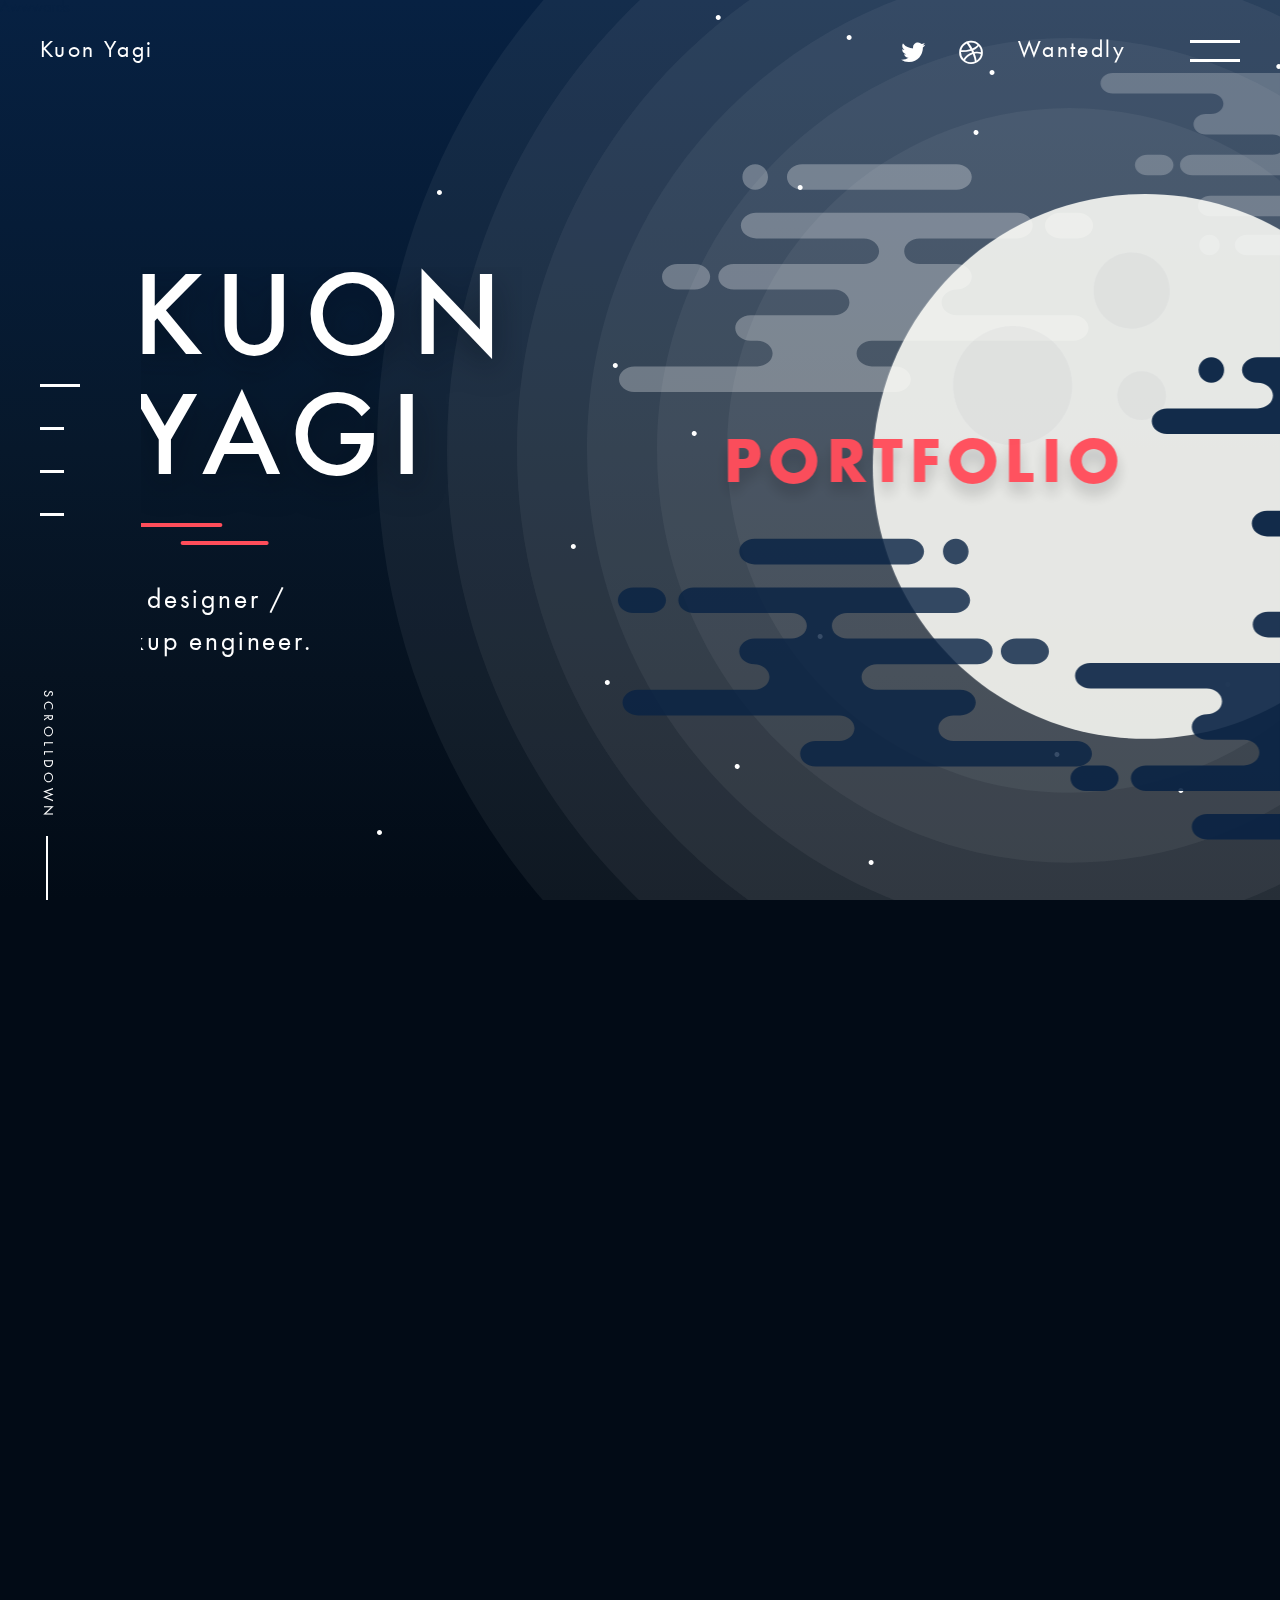
==== kuon.space/index.html @ 0c6532a9 "c" ====
<!DOCTYPE html>
<html lang="ja">
  
<!-- Mirrored from kuon.space/ by HTTrack Website Copier/3.x [XR&CO'2014], Thu, 17 Sep 2020 17:42:33 GMT -->
<!-- Added by HTTrack --><meta http-equiv="content-type" content="text/html;charset=UTF-8" /><!-- /Added by HTTrack -->
<head>
    <meta charset="UTF-8">
    <meta name="viewport" content="width=device-width, initial-scale=1.0">
    <meta http-equiv="X-UA-Compatible" content="ie=edge">
    <meta property="og:type" content="website">
    <meta property="og:description" content="KUON YAGI PORTFOLIO / Web designer / Markup engineer">
    <meta property="og:image" content="assets/img/ogp.png">
    <meta name="twitter:card" content="summary_large_image">
    <meta name="twitter:site" content="@goldi69s">
    <meta property="og:site_name" content="KUON YAGI PORTFOLIO">
    <meta property="og:locale" content="ja_JP">
    <link rel="stylesheet" href="assets/css/jquery.fullPage.css">
    <link rel="stylesheet" href="assets/css/common.css">
    <link rel="stylesheet" href="../use.fontawesome.com/releases/v5.0.6/css/all.css">
    <link rel="stylesheet" href="https://fonts.googleapis.com/css?family=Abril+Fatface">
    <link rel="shortcut icon" href="favicon.ico">
    <link rel="apple-touch-icon" href="apple-touch-icon.png">
    <link rel="stylesheet" href="awwwards.css">
    <meta property="og:url" content="kuon.space">
    <meta property="og:title" content="KUON YAGI PORTFOLIO">
    <title>KUON YAGI PORTFOLIO</title><!-- Global site tag (gtag.js) - Google Analytics -->
    <script async src="https://www.googletagmanager.com/gtag/js?id=UA-115155070-1"></script>
    <script>window.dataLayer = window.dataLayer || [];function gtag(){dataLayer.push(arguments);}gtag('js', new Date());gtag('config', 'UA-115155070-1');</script>
  </head>
  <body>
    <header><a class="name" href="index.html">Kuon Yagi</a>
      <div class="wrap">
        <div class="icons"><a href="https://twitter.com/Goldi69s" target="_blank"><i class="fab fa-twitter"></i></a><a href="https://dribbble.com/kuon_yagi" target="_blank"><i class="fab fa-dribbble"></i></a><a href="https://www.wantedly.com/users/48483598" target="_blank">Wantedly</a></div>
        <div class="menuIcon js-menuBtn"></div>
      </div>
      <nav class="global-nav">
        <ul class="global-nav__list">
          <li><a href="index.html">HOME</a></li>
          <li><a href="reile.html">WORKS</a></li>
          <li><a href="about.html">ABOUT ME</a></li>
          <li><a class="js-contact" href="index.html#contact">CONTACT</a></li>
          <li class="global-nav__sns"><a href="https://twitter.com/Goldi69s" target="_blank"><i class="fab fa-twitter"></i></a><a href="https://dribbble.com/kuon_yagi" target="_blank"><i class="fab fa-dribbble"></i></a></li>
        </ul>
      </nav>
      <div class="curtain"></div>
      <div class="loader"></div>
    </header>
    <main id="barba-wrapper">
      <div class="barba-container" data-namespace="top">
        <div class="fullpage" id="js-fullpage">
          <div class="section">
            <div class="honorable white right" id="awwwards"><a href="http://www.awwwards.com/" target="_blank">Awwwards</a></div>
            <div class="fullpage__slide">
              <div class="title title--top">
                <h1 class="title__text js-letter">KUON<br>YAGI</h1>
                <div class="border js-letter"><span></span><span class="js-letter"></span></div>
                <p class="title__lead js-letter">web designer /<br>markup engineer.</p>
              </div>
              <div class="moon">
                <div class="moon__img js-parallax-moon">
                  <div class="moon__front layer" data-depth="0.2">
                    <div class="moon__text-wrap">
                      <p class="moon__text js-moon" data-depth="0.5">PORTFOLIO</p>
                    </div>
                  </div>
                  <div class="moon__front layer" data-depth="0.8">
                    <div class="cloud cloud--front1 js-moon"><img src="assets/img/cloud1.svg" alt="cloud"></div>
                  </div>
                  <div class="moon__back layer" data-depth="0.4">
                    <div class="cloud cloud--back2 js-moon"><img src="assets/img/b_cloud02.svg" alt="cloud"></div>
                  </div>
                  <div class="moon__front layer" data-depth="0.6">
                    <div class="cloud cloud--front2 js-moon"><img src="assets/img/cloud2.svg" alt="cloud"></div>
                  </div>
                  <div class="moon__back layer" data-depth="0.5"><img class="js-moon" src="assets/img/moon.svg" alt="moon"></div>
                  <div class="moon__front layer" data-depth="0.7">
                    <div class="cloud cloud--front3 js-moon"><img src="assets/img/cloud3.svg" alt="cloud"></div>
                  </div>
                  <div class="moon__back layer" data-depth="0.3">
                    <div class="cloud cloud--back1 js-moon"><img src="assets/img/b_cloud01.svg" alt="cloud"></div>
                  </div>
                </div>
              </div>
            </div>
          </div>
          <div class="section">
            <div class="fullpage__slide">
              <div class="title">
                <h2 class="title__text js-letter">Hair Space<br>REILE</h2>
                <div class="border js-letter"><span></span><span class="js-letter"></span></div>
                <p class="title__lead js-letter">website</p>
                <div class="btn-wrap js-letter"><a class="btn" href="reile.html">Show me more</a></div>
              </div><a class="image image--works" href="reile.html">
                <div class="image__over">
                  <div class="image__cover"></div>
                  <div class="image__cover"></div>
                </div>
                <div class="page-num">
                  <p>01</p>
                </div></a>
            </div>
          </div>
          <div class="section">
            <div class="fullpage__slide">
              <div class="title">
                <h2 class="title__text js-letter">About Me</h2>
                <div class="border js-letter"><span></span><span class="js-letter"></span></div>
                <p class="title__lead js-letter">I love Design, Technology,<br>and Story.</p>
                <div class="btn-wrap js-letter"><a class="btn" href="about.html">Show me more</a></div>
              </div><a class="image image--about" href="about.html">
                <div class="image__over">
                  <div class="image__cover"></div>
                  <div class="image__cover"></div>
                </div>
                <div class="page-num">
                  <p>02</p>
                </div></a>
            </div>
          </div>
          <div class="section">
            <div class="fullpage__slide">
              <div class="title">
                <h2 class="title__text js-letter">Get In Touch</h2>
                <div class="border js-letter"><span></span><span class="js-letter"></span></div>
                <ul>
                  <li class="js-letter"><a href="mailto:kuon609@gmail.com">kuon609@gmail.com</a></li>
                  <li class="js-letter"><a href="https://www.wantedly.com/users/48483598" target="_blank">Wantedly</a></li>
                  <li class="js-letter"><a href="https://twitter.com/Goldi69s" target="_blank"><i class="fab fa-twitter"></i></a><a href="https://dribbble.com/kuon_yagi" target="_blank"><i class="fab fa-dribbble"></i></a></li>
                </ul>
              </div>
              <div class="image image--contact">
                <div class="image__over">
                  <div class="image__cover"></div>
                  <div class="image__cover"></div>
                </div>
                <div class="page-num">
                  <p>03</p>
                </div>
              </div>
            </div>
          </div>
        </div>
        <p class="scrollDown">SCROLLDOWN</p>
        <div class="moon-background">
          <div class="moonlight">
            <div class="moonlight__wrap js-parallax-moonlight">
              <div class="layer moonlight__img" data-depth="0.2"></div>
            </div>
          </div>
        </div>
        <div class="star js-parallax-star">
          <div class="layer" data-depth="0.1">
            <div class="star__img"><img src="assets/img/star.svg"></div>
          </div>
        </div>
        <div class="sky-color"></div>
      </div>
    </main>
    <script src="../ajax.googleapis.com/ajax/libs/jquery/3.3.1/jquery.min.js"></script>
    <script src="assets/js/jquery.fullPage.js"></script>
    <script src="../cdnjs.cloudflare.com/ajax/libs/animejs/2.2.0/anime.min.js"></script>
    <script src="assets/js/parallax.js"></script>
    <script src="../cdnjs.cloudflare.com/ajax/libs/barba.js/1.0.0/barba.min.js"></script>
    <script src="assets/js/common.min.js"></script>
  </body>

<!-- Mirrored from kuon.space/ by HTTrack Website Copier/3.x [XR&CO'2014], Thu, 17 Sep 2020 17:42:41 GMT -->
</html>
---- kuon.space/assets/css/common.css ----
@charset "UTF-8";a,abbr,acronym,address,applet,article,aside,audio,b,big,blockquote,body,canvas,caption,center,cite,code,dd,del,details,dfn,div,dl,dt,em,embed,fieldset,figcaption,figure,footer,form,h1,h2,h3,h4,h5,h6,header,hgroup,html,i,iframe,img,ins,kbd,label,legend,li,mark,menu,nav,object,ol,output,p,pre,q,ruby,s,samp,section,small,span,strike,strong,sub,summary,sup,table,tbody,td,tfoot,th,thead,time,tr,tt,u,ul,var,video{margin:0;padding:0;border:0;font-size:100%;font:inherit;vertical-align:baseline}article,aside,details,figcaption,figure,footer,header,hgroup,menu,nav,section{display:block}body{line-height:1}ol,ul{list-style:none}blockquote,q{quotes:none}blockquote:after,blockquote:before,q:after,q:before{content:'';content:none}table{border-collapse:collapse;border-spacing:0}@font-face{font-family:"futura_m";src:url(../font/Futura-Med.eot) format("eot"), url(../font/Futura-Med.woff) format("woff")}@font-face{font-family:"futura_r";src:url(../font/Futura-Boo.eot) format("eot"), url(../font/Futura-Boo.woff) format("woff")}@font-face{font-family:"futura_b";src:url(../font/Futura-Bol.eot) format("eot"), url(../font/Futura-Bol.woff) format("woff")}@font-face{font-family:"futura_de";src:url(../font/Futura-Dem.eot) format("eot"), url(../font/Futura-Dem.woff) format("woff")}html{font-size:62.5%;-webkit-box-sizing:border-box;box-sizing:border-box;overflow-x:hidden}@media screen and (max-width:420px){html{font-size:3.125vw}}*,:after,:before{-webkit-box-sizing:border-box;box-sizing:border-box}body{font-family:'futura_r','Helvetica Neue','Helvetica','Arial','Avenir','Hiragino Sans',游ゴシック体, 'Yu Gothic', YuGothic,'ヒラギノ角ゴシック','メイリオ', Meiryo,'ＭＳ Ｐゴシック','MS PGothic', sans-serif;font-size:1.6rem;-webkit-text-size-adjust:100%;-moz-text-size-adjust:100%;-ms-text-size-adjust:100%;text-size-adjust:100%;color:#828c96;overflow-x:hidden}@media screen and (max-width:420px){body{font-size:1.2rem}}textarea{font-family:'futura_r','Helvetica Neue','Helvetica','Arial','Avenir','Hiragino Sans',游ゴシック体, 'Yu Gothic', YuGothic,'ヒラギノ角ゴシック','メイリオ', Meiryo,'ＭＳ Ｐゴシック','MS PGothic', sans-serif}h1,h2,h3,h4,h5,h6{line-height:1.2}p{line-height:2;word-wrap:break-word;white-space:normal}dd,dt,li,pre,td,th{line-height:1.5}li{list-style-type:none}table{table-layout:fixed;border-collapse:separate;border-spacing:0;empty-cells:show;font:100%;font-size:inherit;word-wrap:break-word;word-break:break-all}a{color:#072142;text-decoration:none}a:hover{text-decoration:none}.clearfix:after{content:"";display:block;clear:both}.clearfix{overflow:hidden;zoom:1}img{max-width:100%;height:auto;vertical-align:middle;width:100%}.title{color:#fff;position:absolute;overflow:hidden;top:50%;-webkit-transform:translate3d(0, -50%, 0);transform:translate3d(0, -50%, 0);z-index:200;margin-left:11%}@media screen and (max-width:800px){.title{margin-left:40px}}@media screen and (max-width:420px){.title{width:87.5%;margin:0 6.25%;top:auto;-webkit-transform:translate3d(0, 0, 0);transform:translate3d(0, 0, 0);bottom:8rem}}@media screen and (max-width:420px){.title--top{margin:0 13%}}.title__text{font-size:12rem;line-height:1;letter-spacing:0.1em;margin-bottom:1.6rem;font-family:"futura_m";font-weight:normal;text-shadow:0 10px 30px rgba(2, 11, 22, 0.5)}@media screen and (max-width:800px){.title__text{font-size:7.6rem}}@media screen and (max-width:420px){.title__text{font-size:3.8rem;margin-bottom:0.8rem;text-shadow:0 3px 10px rgba(2, 11, 22, 0.5)}}@media screen and (max-width:420px){.title__text--top{font-size:5.4rem;text-shadow:0 10px 30px rgba(2, 11, 22, 0.5);margin-bottom:0.1rem}}.title .border{display:inline-block;margin-bottom:3.2rem}@media screen and (max-width:420px){.title .border{margin-bottom:0.8rem}}.title .border span{display:block;width:88px;height:4px;border-radius:5px;background:#ff4d5a}.title .border span:first-child{margin-bottom:1.4rem}@media screen and (max-width:420px){.title .border span:first-child{margin-bottom:0.7rem}}@media screen and (max-width:800px){.title .border span{width:70px}}@media screen and (max-width:420px){.title .border span{width:44px;height:2px}}.title .border span:last-child{margin-left:54px}@media screen and (max-width:800px){.title .border span:last-child{margin-left:43px}}@media screen and (max-width:420px){.title .border span:last-child{margin-left:27px}}.title__lead{color:#fff;font-size:2.8rem;line-height:1.5;letter-spacing:0.1em}@media screen and (max-width:800px){.title__lead{font-size:2.4rem;line-height:1.4}}@media screen and (max-width:420px){.title__lead{font-size:1.2rem}}.title li{margin-bottom:1.6rem}@media screen and (max-width:420px){.title li{margin-bottom:0.8rem;line-height:1.1}}.title li:last-child{margin-bottom:0}.title li:last-child a{margin-right:3.2rem}@media screen and (max-width:420px){.title li:last-child a{margin-right:1.6rem}}.title li:last-child a:last-child{margin-right:0}.title li a{color:#fff;font-size:2.8rem;line-height:1.5;letter-spacing:0.1em;-webkit-transition:0.3s;-o-transition:0.3s;transition:0.3s}@media screen and (max-width:800px){.title li a{font-size:2.4rem;line-height:1.4}}@media screen and (max-width:420px){.title li a{font-size:1.2rem}}.title li a:hover{opacity:0.5}.btn{display:inline-block;font-size:1.8rem;color:#fff;background:#ff4d5a;line-height:1;font-weight:bold;padding:18px 32px;border-radius:50px;-webkit-transition:.3s;-o-transition:.3s;transition:.3s;letter-spacing:0.1em}@media screen and (max-width:800px){.btn{font-size:1.8rem;padding:13px 24px}}@media screen and (max-width:420px){.btn{font-size:1.2rem}}.btn:hover{-webkit-transform:translate3d(0, -5%, 0);transform:translate3d(0, -5%, 0);opacity:1}.btn-wrap{margin-top:3.2rem}@media screen and (max-width:800px){.btn-wrap{margin-top:1.6rem}}@media screen and (max-width:420px){.btn-wrap{text-align:center;margin-top:0.8rem}}.scrollDown{position:fixed;font-size:1.4rem;bottom:80px;left:40px;line-height:1;letter-spacing:0.3em;-webkit-writing-mode:vertical-rl;-ms-writing-mode:tb-rl;writing-mode:vertical-rl;color:#fff;z-index:100}.scrollDown:after{content:"";width:2px;height:64px;background:#fff;position:absolute;left:0;right:0;margin:auto;bottom:-80px}@media screen and (max-width:420px){.scrollDown:after{height:32px;bottom:-40px}}@media screen and (max-width:420px){.scrollDown{left:auto;right:6.25%;font-size:1rem;bottom:40px}}.content{max-width:1200px;width:100%;margin:auto}.content--mlarge{margin-top:14.4rem}@media screen and (max-width:800px){.content--mlarge{margin-top:7.2rem}}@media screen and (max-width:420px){.content--mlarge{margin-top:4rem}}@media screen and (max-width:1250px){.content{padding:0 10%}}.heading{font-size:4rem;color:#072142;letter-spacing:0.2em;font-family:"futura_m";margin-right:3.2rem;padding-top:1.2rem}.heading--top{padding-top:0}@media screen and (max-width:420px){.heading--left{margin-left:auto}}@media screen and (max-width:800px){.heading{padding-top:0;margin-right:0}}@media screen and (max-width:420px){.heading{font-size:2.4rem;padding-top:0.2rem}}.heading-num{font-size:4rem;color:#ff4d5a;position:relative;padding-left:6.2rem;padding-right:3.2rem;font-family:"Abril Fatface";line-height:1.1}.heading-num:after{content:"";width:4.8rem;height:2px;background:#020b16;position:absolute;top:0;bottom:0;left:0;margin:auto}@media screen and (max-width:420px){.heading-num:after{width:2.4rem}}@media screen and (max-width:420px){.heading-num{padding-left:3.2rem;font-size:2.4rem}}.sub-title{font-size:3.2rem;margin-bottom:1.6rem;color:#072142;text-align:center;letter-spacing:0.2em;line-height:1.2;font-family:"futura_de";word-break:break-all}@media screen and (max-width:420px){.sub-title{font-size:1.6rem;margin-bottom:0.8rem}}.small-title{font-size:2.4rem;color:#072142;letter-spacing:0.2em;line-height:1.2;font-family:"futura_de"}@media screen and (max-width:420px){.small-title{font-size:2.1rem}}@media screen and (max-width:420px){.small-title--skill{font-size:1.2rem}}.wrapper{margin-bottom:20rem;position:relative;z-index:200}@media screen and (max-width:420px){.wrapper{margin-bottom:12rem}}.back-arrow{position:fixed;top:120px;left:40px;display:block;width:64px;-webkit-transition:.5s;-o-transition:.5s;transition:.5s;overflow:hidden;color:#fff;z-index:300}@media screen and (max-width:420px){.back-arrow{width:32px;top:60px;left:6.25%}}.back-arrow:hover{-webkit-transform:translate3d(-15%, 0, 0);transform:translate3d(-15%, 0, 0)}.back-arrow g{stroke:currentColor}.back-arrow.js-color{color:#020b16}.page-top{width:100%;height:100vh;position:relative;color:#fff;background:#020b16}@media screen and (max-width:420px){.page-top{display:block}}.page-top__inner{width:100%;height:100%;display:-webkit-box;display:-ms-flexbox;display:flex;-webkit-box-align:center;-ms-flex-align:center;align-items:center}@media screen and (max-width:420px){.page-top__inner{display:block;max-height:761px;position:relative}}.page-top .image{position:relative;width:60.677%;height:100vh;margin:0 0 0 auto;-webkit-box-shadow:none;box-shadow:none}@media screen and (max-width:420px){.page-top .image{width:100%;height:65.492%;top:auto}}.page-top .image__reile{background:url(../img/reile.jpg) no-repeat center;background-size:cover}.page-top .image__about{background:url(../img/about.jpg) no-repeat center;background-size:cover}.text{position:relative;display:-webkit-box;display:-ms-flexbox;display:flex;-webkit-box-align:center;-ms-flex-align:center;align-items:center;padding-left:138px;margin-top:14.4rem}@media screen and (max-width:800px){.text{-webkit-box-align:start;-ms-flex-align:start;align-items:flex-start;padding-left:0}}@media screen and (max-width:420px){.text{margin-top:7.2rem}}.text--top{-webkit-box-align:start;-ms-flex-align:start;align-items:flex-start}.text .heading-num{position:absolute;left:0}.text__wrap{display:-webkit-box;display:-ms-flexbox;display:flex;-webkit-box-pack:justify;-ms-flex-pack:justify;justify-content:space-between;-webkit-box-align:center;-ms-flex-align:center;align-items:center;padding-right:10%;-webkit-box-sizing:content-box;box-sizing:content-box;max-width:1200px;width:100%;margin:auto}.text__wrap--top{-webkit-box-align:start;-ms-flex-align:start;align-items:flex-start}@media screen and (max-width:800px){.text__wrap--top{-webkit-box-align:center;-ms-flex-align:center;align-items:center}}@media screen and (max-width:800px){.text__wrap{-webkit-box-orient:vertical;-webkit-box-direction:normal;-ms-flex-direction:column;flex-direction:column;padding-left:10%}}.text__works{width:65.5%}@media screen and (max-width:800px){.text__works{width:100%;margin-top:7.2rem}}@media screen and (max-width:420px){.text__works{margin-top:4rem}}.container{margin-top:20rem}@media screen and (max-width:420px){.container{margin-top:12rem}}.curtain{position:fixed;top:0;left:0;width:100%;height:100vh;background:#020b16;z-index:99999;-webkit-transform:translate3d(0, 100%, 0);transform:translate3d(0, 100%, 0)}.loader{position:fixed;width:100%;height:100%;background:#020b16;top:0;left:0}.loader.js-hidden{display:none}header{position:fixed;top:0;left:0;width:100%;padding:40px 40px 0;color:#fff;display:-webkit-box;display:-ms-flexbox;display:flex;-webkit-box-pack:justify;-ms-flex-pack:justify;justify-content:space-between;z-index:1000}@media screen and (max-width:420px){header{padding:20px 6.25%}}header.js-color a{color:#020b16}header.js-color .menuIcon:after,header.js-color .menuIcon:before{background:#020b16}header a{color:#fff;-webkit-transition:0.3s;-o-transition:0.3s;transition:0.3s}header a:hover{opacity:0.5}header .name{font-size:2.4rem;letter-spacing:0.1em;position:relative;z-index:1000}@media screen and (max-width:420px){header .name{font-size:1.6rem}}header .wrap{display:-webkit-box;display:-ms-flexbox;display:flex;position:relative}header .icons{display:-webkit-box;display:-ms-flexbox;display:flex;margin-right:6.4rem}@media screen and (max-width:420px){header .icons{display:none}}header .icons a{display:block;margin-right:3.2rem;font-size:2.4rem;letter-spacing:0.1em}header .icons a:last-child{margin-right:0}header .menuIcon{position:relative;width:50px;height:22px;cursor:pointer}@media screen and (max-width:420px){header .menuIcon{width:25px;height:15px}}header .menuIcon:after,header .menuIcon:before{content:"";width:100%;height:3px;background:#fff;position:absolute;right:0;-webkit-transition:0.4s cubic-bezier(0.785, 0.135, 0.15, 0.86);-o-transition:0.4s cubic-bezier(0.785, 0.135, 0.15, 0.86);transition:0.4s cubic-bezier(0.785, 0.135, 0.15, 0.86)}header .menuIcon:after{top:0}header .menuIcon:before{bottom:0}header .menuIcon.js-menuOpen:after{top:50%;-webkit-transform:rotate(45deg) translate3d(0, -50%, 0);transform:rotate(45deg) translate3d(0, -50%, 0)}header .menuIcon.js-menuOpen:before{bottom:50%;-webkit-transform:rotate(-45deg) translate3d(0, 50%, 0);transform:rotate(-45deg) translate3d(0, 50%, 0)}header .global-nav{background-image:-webkit-gradient(linear, left top, right top, from(#072142), color-stop(42%, #8c2b7a), to(#ff4d5a));background-image:-webkit-linear-gradient(left, #072142, #8c2b7a 42%, #ff4d5a);background-image:-o-linear-gradient(left, #072142, #8c2b7a 42%, #ff4d5a);background-image:linear-gradient(to right, #072142, #8c2b7a 42%, #ff4d5a);width:100%;height:100vh;position:fixed;top:0;left:0;display:-webkit-box;display:-ms-flexbox;display:flex;-webkit-box-pack:center;-ms-flex-pack:center;justify-content:center;-webkit-box-align:center;-ms-flex-align:center;align-items:center;-webkit-transition:0.4s cubic-bezier(0.785, 0.135, 0.15, 0.86);-o-transition:0.4s cubic-bezier(0.785, 0.135, 0.15, 0.86);transition:0.4s cubic-bezier(0.785, 0.135, 0.15, 0.86);-webkit-transform:translate3d(0, -100%, 0);transform:translate3d(0, -100%, 0);z-index:-100}header .global-nav.js-open{-webkit-transform:translate3d(0, 0, 0);transform:translate3d(0, 0, 0)}header .global-nav.js-open a{-webkit-transform:translate3d(0, 0, 0);transform:translate3d(0, 0, 0)}header .global-nav__list{text-align:center}header .global-nav__list li{margin-top:7.2rem;position:relative;padding:0 153px;overflow:hidden}header .global-nav__list li:first-child{margin-top:0}@media screen and (max-width:420px){header .global-nav__list li{padding:0;margin-top:3.2rem}}header .global-nav__list a{display:inline-block;color:#fff;font-size:12rem;line-height:1;letter-spacing:0.1em;font-family:"futura_m";font-weight:normal;text-shadow:0 10px 30px rgba(2, 11, 22, 0.2);-webkit-transform:translate3d(0, 100%, 0);transform:translate3d(0, 100%, 0);-webkit-transition:0.4s cubic-bezier(0.785, 0.135, 0.15, 0.86) 0.3s;-o-transition:0.4s cubic-bezier(0.785, 0.135, 0.15, 0.86) 0.3s;transition:0.4s cubic-bezier(0.785, 0.135, 0.15, 0.86) 0.3s}@media screen and (max-width:800px){header .global-nav__list a{font-size:7.6rem}}@media screen and (max-width:420px){header .global-nav__list a{font-size:3.8rem;text-shadow:0 3px 20px rgba(2, 11, 22, 0.2)}}header .global-nav__list a:after{content:"";width:0;height:10px;background:#fff;position:absolute;left:0;top:40%;-webkit-box-shadow:0 10px 30px rgba(2, 11, 22, 0.2);box-shadow:0 10px 30px rgba(2, 11, 22, 0.2);-webkit-transition:0.3s cubic-bezier(0.77, 0, 0.175, 1);-o-transition:0.3s cubic-bezier(0.77, 0, 0.175, 1);transition:0.3s cubic-bezier(0.77, 0, 0.175, 1)}@media screen and (max-width:800px){header .global-nav__list a:after{display:none}}header .global-nav__list a:hover{opacity:1}header .global-nav__list a:hover:after{width:100%}header .global-nav__sns{display:none}@media screen and (max-width:420px){header .global-nav__sns{display:block}}header .global-nav__sns a{font-size:1.8rem;margin-right:2.4rem;-webkit-transform:translate3d(0, 150%, 0);transform:translate3d(0, 150%, 0)}header .global-nav__sns a:last-child{margin-right:0}.background{width:100%;height:100vh;overflow:hidden}.sky-color{position:fixed;width:100%;height:100vh;top:0;left:0;background-image:-webkit-gradient(linear, left top, left bottom, from(#072142), color-stop(#061c37), color-stop(#07182b), color-stop(#061220), to(#020b16));background-image:-webkit-linear-gradient(top, #072142, #061c37, #07182b, #061220, #020b16);background-image:-o-linear-gradient(top, #072142, #061c37, #07182b, #061220, #020b16);background-image:linear-gradient(to bottom, #072142, #061c37, #07182b, #061220, #020b16);z-index:-200}.fullpage__slide{width:100%;height:100vh;display:-webkit-box;display:-ms-flexbox;display:flex;-webkit-box-align:center;-ms-flex-align:center;align-items:center;position:relative;color:#fff}@media screen and (max-width:420px){.fullpage__slide{display:block;height:100%;position:absolute;top:0;left:0;max-height:761px}}@media screen and (max-width:420px){.fp-section-1 .fullpage__slide{height:100%;position:absolute;top:0;left:0;bottom:0;margin:auto;max-height:667px}}#fp-nav{margin:0;-webkit-transform:translate3d(0, -50%, 0);transform:translate3d(0, -50%, 0);width:40px;left:40px;overflow:hidden}@media screen and (max-width:1250px){#fp-nav{width:auto;top:auto;left:50%;bottom:32px;-webkit-transform:translate3d(-50%, 0, 0);transform:translate3d(-50%, 0, 0)}}@media screen and (max-width:420px){#fp-nav{bottom:20px}}@media screen and (max-width:1250px){#fp-nav ul{display:-webkit-box;display:-ms-flexbox;display:flex;-webkit-box-align:end;-ms-flex-align:end;align-items:flex-end}}#fp-nav ul li{height:3px;margin:0 0 40px}@media screen and (max-width:1250px){#fp-nav ul li{height:auto;margin:0 28px}}@media screen and (max-width:420px){#fp-nav ul li{margin:0 12px}}#fp-nav ul li a{width:24px;height:100%;background:#fff;-webkit-transition:.3s;-o-transition:.3s;transition:.3s}#fp-nav ul li a span{display:none}@media screen and (max-width:1250px){#fp-nav ul li a{width:3px;height:24px}}@media screen and (max-width:420px){#fp-nav ul li a{width:2px;height:16px}}#fp-nav ul li:last-child{margin-bottom:0}#fp-nav ul li .active{width:40px}@media screen and (max-width:1250px){#fp-nav ul li .active{width:3px;height:40px}}@media screen and (max-width:420px){#fp-nav ul li .active{width:2px;height:32px}}.moon{position:absolute;top:0;bottom:0;left:29.427%;margin:auto;height:1385px;width:1385px;display:-webkit-box;display:-ms-flexbox;display:flex;-webkit-box-align:center;-ms-flex-align:center;align-items:center;-webkit-box-pack:center;-ms-flex-pack:center;justify-content:center}@media screen and (max-width:800px){.moon{width:100vw;height:100vw;left:23%}}@media screen and (max-width:420px){.moon{width:165vw;height:165vw;left:50%;top:-10rem;bottom:auto;-webkit-transform:translate3d(-50%, 0, 0);transform:translate3d(-50%, 0, 0)}}.moon__back{z-index:-100}.moon__front{z-index:200}.moon__text{font-size:6.4rem;letter-spacing:0.1em;text-shadow:0 10px 15px rgba(2, 11, 22, 0.2);color:#ff4d5a;font-family:"futura_b"}@media screen and (max-width:800px){.moon__text{font-size:3.2rem}}@media screen and (max-width:420px){.moon__text{font-size:2.4rem;text-shadow:0 4px 6px rgba(2, 11, 22, 0.2)}}.moon__text-wrap{position:absolute;left:-15.5963%;top:50%;-webkit-transform:translate3d(0, -50%, 0);transform:translate3d(0, -50%, 0)}.moon__img{position:relative;width:39.350180505%;height:39.350180505%}.cloud{position:absolute}.cloud--front1{top:20.55045%;right:-49.357798%;width:88.44%}.cloud--front2{bottom:-18.53211%;right:-28.6238532%;width:87.155%}.cloud--front3{bottom:-5.137614678%;left:-49.357798%;width:87.155%}.cloud--back1{top:-22.38532%;right:-7.706422%;width:69.724%}.cloud--back2{top:-5.504587%;left:-38.715596%;width:87.155%}.image{display:block;position:relative;width:53.125%;height:74.81%;margin:0 8% 0 auto;-webkit-box-shadow:0 80px 140px -40px rgba(0, 0, 0, 0.6);box-shadow:0 80px 140px -40px rgba(0, 0, 0, 0.6)}@media screen and (max-width:800px){.image{margin-right:40px}}@media screen and (max-width:420px){.image{width:80%;height:55.633%;margin:0 10%;top:9.859%}}.image__over{width:100%;height:100%;overflow:hidden;position:relative}.image__cover{position:absolute;width:100%;height:100%;top:0;right:0;background:#ff4d5a;-webkit-transform:translate3d(100%, 0, 0);transform:translate3d(100%, 0, 0)}.image__cover:last-child{background:#072142}.image--works{background:url(../img/reile.jpg) no-repeat center;background-size:cover}.image--about{background:url(../img/about.jpg) no-repeat center;background-size:cover}.image--contact{background:url(../img/contact.jpg) no-repeat center;background-size:cover}.image .page-num{position:absolute;overflow-y:hidden;right:-7.5490%;bottom:12.3762%;font-size:15rem;color:#fff;font-family:"Abril Fatface";z-index:200}@media screen and (max-width:800px){.image .page-num{font-size:7.5rem;right:-5%}}@media screen and (max-width:420px){.image .page-num{display:none}}.image .page-num p{line-height:1.1;text-shadow:0 10px 30px rgba(2, 11, 22, 0.5)}@media screen and (max-width:420px){.image .page-num p{text-shadow:0 3px 10px rgba(2, 11, 22, 0.5)}}.moonlight{position:absolute;top:0;bottom:0;left:29.427%;margin:auto;height:1385px;width:1385px;z-index:-100}@media screen and (max-width:800px){.moonlight{width:100vw;height:100vw;left:23%}}@media screen and (max-width:420px){.moonlight{width:165vw;height:165vw;left:50%;top:-10rem;bottom:auto;-webkit-transform:translate3d(-50%, 0, 0);transform:translate3d(-50%, 0, 0)}}.moonlight__wrap{width:100%;height:100%}.moonlight__img{background:url(../img/moonlight.svg) no-repeat;background-size:100%}.moon-background{position:fixed;top:0;left:0;width:100%;height:100vh;z-index:-100}@media screen and (max-width:420px){.moon-background{height:100%;bottom:0;margin:auto;max-height:667px}}.star{width:1300px;height:100vh;position:fixed;top:0;left:29.427%;z-index:-100}@media screen and (max-width:800px){.star{width:100vw;left:23%}}@media screen and (max-width:420px){.star{left:0}}.star__img{width:100%;height:100%;display:-webkit-box;display:-ms-flexbox;display:flex;-webkit-box-align:center;-ms-flex-align:center;align-items:center}@media screen and (max-width:420px){.star__img{display:block}}@media screen and (max-width:420px){.star__img img{-webkit-transform:translate3d(0%, 39%, 0) scale(1.5);transform:translate3d(0%, 39%, 0) scale(1.5)}}.layer{width:100%;height:100%}.fp-tableCell{position:relative}.meta{padding-top:7.2rem;position:relative}.meta__back{width:100%;height:70rem;background:#f2f4f5;position:absolute;top:0;left:0;z-index:-100}@media screen and (max-width:800px){.meta__back{height:54rem}}@media screen and (max-width:420px){.meta__back{height:45rem}}.meta__text-wrap{padding:0 8.58333% 0}@media screen and (max-width:420px){.meta__text-wrap{padding:0 7.5% 0}}.meta__text{display:-webkit-box;display:-ms-flexbox;display:flex;margin-bottom:7.2rem}@media screen and (max-width:420px){.meta__text{-webkit-box-orient:vertical;-webkit-box-direction:normal;-ms-flex-direction:column;flex-direction:column}}.meta__text li{margin-right:6.4rem}@media screen and (max-width:420px){.meta__text li{margin-right:0;margin-bottom:1.6rem}}.meta__text li:last-child{margin-right:0}@media screen and (max-width:420px){.meta__text li:last-child{margin-bottom:0}}.meta__text .small-title{margin-bottom:0.8rem}@media screen and (max-width:420px){.meta__text .small-title{margin-bottom:0.4rem}}.big-image{width:100%;height:116rem;background:url(../img/Perspective.jpg) no-repeat center;background-size:cover;margin-top:14.4rem}@media screen and (max-width:420px){.big-image{margin-top:7.2rem;height:50rem}}.kamp{background:#f2f4f5;padding-top:20rem;margin-top:14.4rem}@media screen and (max-width:420px){.kamp{padding-top:7.2rem;margin-top:7.2rem}}.kamp ul{width:76.666%;margin:0 auto;display:-webkit-box;display:-ms-flexbox;display:flex;-webkit-box-pack:justify;-ms-flex-pack:justify;justify-content:space-between}.kamp li{width:47.5543%}.back-btn-wrap{text-align:center}.back-btn{display:inline-block;font-size:3.2rem;color:#020b16;letter-spacing:0.2em;position:relative;-webkit-transition:0.5s;-o-transition:0.5s;transition:0.5s;-webkit-transform:translate3d(44px, 0, 0);transform:translate3d(44px, 0, 0)}@media screen and (max-width:420px){.back-btn{font-size:1.6rem;-webkit-transform:translate3d(22px, 0, 0);transform:translate3d(22px, 0, 0)}}.back-btn:after{content:"";width:64px;height:2px;background:#020b16;position:absolute;top:0;bottom:0;left:-88px;margin:auto;-webkit-transition:0.5s;-o-transition:0.5s;transition:0.5s}@media screen and (max-width:420px){.back-btn:after{width:32px;left:-44px}}.back-btn:before{content:"";width:24px;height:1px;background:#020b16;position:absolute;top:0;bottom:0;left:-88px;margin:auto;-webkit-transition:0.5s;-o-transition:0.5s;transition:0.5s}@media screen and (max-width:800px){.back-btn:before{width:12px;left:-44px;-webkit-transform:rotate(-45deg) translate3d(4px, -4px, 0);transform:rotate(-45deg) translate3d(4px, -4px, 0);display:none}}.back-btn:hover{-webkit-transform:translate3d(0, 0, 0);transform:translate3d(0, 0, 0)}.back-btn:hover:after{width:80px;left:-112px}.back-btn:hover:before{left:-112px;-webkit-transform:rotate(-45deg) translate3d(2px, -8px, 0);transform:rotate(-45deg) translate3d(2px, -8px, 0)}.who__wrap{width:48.333%}@media screen and (max-width:800px){.who__wrap{width:100%;margin-top:7.2rem}}@media screen and (max-width:420px){.who__wrap{margin-top:4rem}}.who__name{color:#072142;margin-bottom:2.4rem}@media screen and (max-width:420px){.who__name{margin-bottom:1.6rem}}.who__jp{font-size:2.4rem;letter-spacing:0.3em;font-weight:bold;margin-bottom:0.4rem}@media screen and (max-width:420px){.who__jp{font-size:1.3rem}}.who__en{font-size:1.8rem;letter-spacing:0.2em;font-family:"futura_de";line-height:1.3}@media screen and (max-width:420px){.who__en{font-size:1rem}}.who__text{margin-bottom:6.4rem}@media screen and (max-width:420px){.who__text{margin-bottom:3.2rem}}.who__image{-webkit-box-shadow:0px 63px 154px -20px rgba(7, 33, 66, 0.5);box-shadow:0px 63px 154px -20px rgba(7, 33, 66, 0.5)}@media screen and (max-width:420px){.who__image{-webkit-box-shadow:0px 33px 84px -20px rgba(7, 33, 66, 0.5);box-shadow:0px 33px 84px -20px rgba(7, 33, 66, 0.5)}}.passion__list{display:-webkit-box;display:-ms-flexbox;display:flex;-ms-flex-wrap:wrap;flex-wrap:wrap;-webkit-box-pack:justify;-ms-flex-pack:justify;justify-content:space-between}@media screen and (max-width:800px){.passion__list{-webkit-box-orient:vertical;-webkit-box-direction:normal;-ms-flex-direction:column;flex-direction:column;-webkit-box-pack:start;-ms-flex-pack:start;justify-content:flex-start}}.passion__item{width:29.75%}@media screen and (max-width:800px){.passion__item{width:100%;margin-top:6.4rem}.passion__item:first-child{margin-top:0}}@media screen and (max-width:420px){.passion__item{margin-top:3.2rem}}.passion__image{width:42.016%;margin:0 auto 2.4rem}@media screen and (max-width:800px){.passion__image{width:24.429%}}@media screen and (max-width:420px){.passion__image{margin-bottom:1.6rem}}.skill-set__flex{display:-webkit-box;display:-ms-flexbox;display:flex;-ms-flex-wrap:wrap;flex-wrap:wrap;-webkit-box-pack:justify;-ms-flex-pack:justify;justify-content:space-between}@media screen and (max-width:800px){.skill-set__flex{-webkit-box-orient:vertical;-webkit-box-direction:normal;-ms-flex-direction:column;flex-direction:column;-webkit-box-pack:start;-ms-flex-pack:start;justify-content:flex-start}}.skill-set__list{width:47%}@media screen and (max-width:800px){.skill-set__list{width:100%}.skill-set__list:last-child{margin-top:7.2rem}}.skill-set__item{margin-top:6.4rem;display:-webkit-box;display:-ms-flexbox;display:flex;-webkit-box-pack:justify;-ms-flex-pack:justify;justify-content:space-between;-webkit-box-align:center;-ms-flex-align:center;align-items:center}.skill-set__item:first-child{margin-top:0}@media screen and (max-width:420px){.skill-set__item{margin-top:3.2rem}}.skill-set__icon{width:10.6382%;-ms-flex-item-align:center;align-self:center}.skill-set__detail{width:85.1063%}.skill-set__meta{margin-bottom:0.8rem;display:-webkit-box;display:-ms-flexbox;display:flex;-webkit-box-pack:justify;-ms-flex-pack:justify;justify-content:space-between}.skill-set__name{display:-webkit-box;display:-ms-flexbox;display:flex;-webkit-box-align:end;-ms-flex-align:end;align-items:flex-end}.skill-set__year{font-size:1.4rem;line-height:1.2;color:#c0c5ca;margin-left:0.8rem;letter-spacing:0.2em}@media screen and (max-width:420px){.skill-set__year{font-size:1rem}}.skill-set__ratio{font-size:1.6rem;line-height:1.2;color:#072142}@media screen and (max-width:420px){.skill-set__ratio{font-size:1rem}}.skill-set__high{color:#ff4d5a}.skill-set__bar{width:100%;height:1.4rem;background:#fff;position:relative;border-radius:10px;-webkit-box-shadow:0 5px 15px 0 rgba(7, 33, 66, 0.15);box-shadow:0 5px 15px 0 rgba(7, 33, 66, 0.15)}@media screen and (max-width:420px){.skill-set__bar{height:0.7rem}}.skill-set__bar:after{content:"";position:absolute;left:0;top:0;height:100%;border-radius:10px;width:10%}.skill-set__bar.p90:after{background-image:-webkit-gradient(linear, left top, right top, from(#072142), color-stop(42%, #8c2b7a), to(#ff4d5a));background-image:-webkit-linear-gradient(left, #072142, #8c2b7a 42%, #ff4d5a);background-image:-o-linear-gradient(left, #072142, #8c2b7a 42%, #ff4d5a);background-image:linear-gradient(to right, #072142, #8c2b7a 42%, #ff4d5a)}.skill-set__bar.p90.in:after{-webkit-animation:ratio90 1.5s forwards;animation:ratio90 1.5s forwards}.skill-set__bar.p80:after{background-image:-webkit-gradient(linear, left top, right top, from(#072142), color-stop(50%, #8c2b7a), to(#ff4d5a));background-image:-webkit-linear-gradient(left, #072142, #8c2b7a 50%, #ff4d5a);background-image:-o-linear-gradient(left, #072142, #8c2b7a 50%, #ff4d5a);background-image:linear-gradient(to right, #072142, #8c2b7a 50%, #ff4d5a)}.skill-set__bar.p80.in:after{-webkit-animation:ratio80 1.5s forwards;animation:ratio80 1.5s forwards}.skill-set__bar.p70:after{background-image:-webkit-gradient(linear, left top, right top, from(#072142), color-stop(65%, #8c2b7a), to(#ff4d5a));background-image:-webkit-linear-gradient(left, #072142, #8c2b7a 65%, #ff4d5a);background-image:-o-linear-gradient(left, #072142, #8c2b7a 65%, #ff4d5a);background-image:linear-gradient(to right, #072142, #8c2b7a 65%, #ff4d5a)}.skill-set__bar.p70.in:after{-webkit-animation:ratio70 1.5s forwards;animation:ratio70 1.5s forwards}.skill-set__bar.p60:after{background-image:-webkit-gradient(linear, left top, right top, from(#072142), color-stop(75%, #8c2b7a), to(#ff4d5a));background-image:-webkit-linear-gradient(left, #072142, #8c2b7a 75%, #ff4d5a);background-image:-o-linear-gradient(left, #072142, #8c2b7a 75%, #ff4d5a);background-image:linear-gradient(to right, #072142, #8c2b7a 75%, #ff4d5a)}.skill-set__bar.p60.in:after{-webkit-animation:ratio60 1.5s forwards;animation:ratio60 1.5s forwards}.skill-set__bar.p50:after{background-image:-webkit-gradient(linear, left top, right top, from(#072142), color-stop(65%, #8c2b7a));background-image:-webkit-linear-gradient(left, #072142, #8c2b7a 65%);background-image:-o-linear-gradient(left, #072142, #8c2b7a 65%);background-image:linear-gradient(to right, #072142, #8c2b7a 65%)}.skill-set__bar.p50.in:after{-webkit-animation:ratio50 1.5s forwards;animation:ratio50 1.5s forwards}.skill-set__bar.p40:after{background-image:-webkit-gradient(linear, left top, right top, from(#072142), color-stop(65%, #8c2b7a));background-image:-webkit-linear-gradient(left, #072142, #8c2b7a 65%);background-image:-o-linear-gradient(left, #072142, #8c2b7a 65%);background-image:linear-gradient(to right, #072142, #8c2b7a 65%)}.skill-set__bar.p40.in:after{-webkit-animation:ratio40 1.5s forwards;animation:ratio40 1.5s forwards}.footer{width:100%;padding:14.4rem 0;text-align:center;background-image:-webkit-linear-gradient(349deg, #072142, #8c2b7a 52%, #ff4d5a);background-image:-o-linear-gradient(349deg, #072142, #8c2b7a 52%, #ff4d5a);background-image:linear-gradient(101deg, #072142, #8c2b7a 52%, #ff4d5a);position:relative;z-index:100}@media screen and (max-width:420px){.footer{padding:7.2rem 0}}.footer a{display:block;font-size:2.8rem;line-height:1.3;color:#fff;letter-spacing:0.2em;-webkit-transition:.3s;-o-transition:.3s;transition:.3s}@media screen and (max-width:420px){.footer a{font-size:1.2rem}}.footer a:first-child{margin-bottom:2.4rem}@media screen and (max-width:420px){.footer a:first-child{margin-bottom:0.8rem}}.footer a:hover{opacity:0.5}@-webkit-keyframes ratio90{0%{width:10%}to{width:90%}}@keyframes ratio90{0%{width:10%}to{width:90%}}@-webkit-keyframes ratio80{0%{width:10%}to{width:80%}}@keyframes ratio80{0%{width:10%}to{width:80%}}@-webkit-keyframes ratio70{0%{width:10%}to{width:70%}}@keyframes ratio70{0%{width:10%}to{width:70%}}@-webkit-keyframes ratio60{0%{width:10%}to{width:60%}}@keyframes ratio60{0%{width:10%}to{width:60%}}@-webkit-keyframes ratio50{0%{width:10%}to{width:50%}}@keyframes ratio50{0%{width:10%}to{width:50%}}@-webkit-keyframes ratio40{0%{width:10%}to{width:40%}}@keyframes ratio40{0%{width:10%}to{width:40%}}
---- use.fontawesome.com/releases/v5.0.6/css/all.css ----
/*!
 * Font Awesome Free 5.0.6 by @fontawesome - http://fontawesome.com
 * License - http://fontawesome.com/license (Icons: CC BY 4.0, Fonts: SIL OFL 1.1, Code: MIT License)
 */
.fa,.fab,.fal,.far,.fas{-moz-osx-font-smoothing:grayscale;-webkit-font-smoothing:antialiased;display:inline-block;font-style:normal;font-variant:normal;text-rendering:auto;line-height:1}.fa-lg{font-size:1.33333em;line-height:.75em;vertical-align:-.0667em}.fa-xs{font-size:.75em}.fa-sm{font-size:.875em}.fa-1x{font-size:1em}.fa-2x{font-size:2em}.fa-3x{font-size:3em}.fa-4x{font-size:4em}.fa-5x{font-size:5em}.fa-6x{font-size:6em}.fa-7x{font-size:7em}.fa-8x{font-size:8em}.fa-9x{font-size:9em}.fa-10x{font-size:10em}.fa-fw{text-align:center;width:1.25em}.fa-ul{list-style-type:none;margin-left:2.5em;padding-left:0}.fa-ul>li{position:relative}.fa-li{left:-2em;position:absolute;text-align:center;width:2em;line-height:inherit}.fa-border{border:.08em solid #eee;border-radius:.1em;padding:.2em .25em .15em}.fa-pull-left{float:left}.fa-pull-right{float:right}.fa.fa-pull-left,.fab.fa-pull-left,.fal.fa-pull-left,.far.fa-pull-left,.fas.fa-pull-left{margin-right:.3em}.fa.fa-pull-right,.fab.fa-pull-right,.fal.fa-pull-right,.far.fa-pull-right,.fas.fa-pull-right{margin-left:.3em}.fa-spin{-webkit-animation:a 2s infinite linear;animation:a 2s infinite linear}.fa-pulse{-webkit-animation:a 1s infinite steps(8);animation:a 1s infinite steps(8)}@-webkit-keyframes a{0%{-webkit-transform:rotate(0deg);transform:rotate(0deg)}to{-webkit-transform:rotate(1turn);transform:rotate(1turn)}}@keyframes a{0%{-webkit-transform:rotate(0deg);transform:rotate(0deg)}to{-webkit-transform:rotate(1turn);transform:rotate(1turn)}}.fa-rotate-90{-ms-filter:"progid:DXImageTransform.Microsoft.BasicImage(rotation=1)";-webkit-transform:rotate(90deg);transform:rotate(90deg)}.fa-rotate-180{-ms-filter:"progid:DXImageTransform.Microsoft.BasicImage(rotation=2)";-webkit-transform:rotate(180deg);transform:rotate(180deg)}.fa-rotate-270{-ms-filter:"progid:DXImageTransform.Microsoft.BasicImage(rotation=3)";-webkit-transform:rotate(270deg);transform:rotate(270deg)}.fa-flip-horizontal{-ms-filter:"progid:DXImageTransform.Microsoft.BasicImage(rotation=0, mirror=1)";-webkit-transform:scaleX(-1);transform:scaleX(-1)}.fa-flip-vertical{-webkit-transform:scaleY(-1);transform:scaleY(-1)}.fa-flip-horizontal.fa-flip-vertical,.fa-flip-vertical{-ms-filter:"progid:DXImageTransform.Microsoft.BasicImage(rotation=2, mirror=1)"}.fa-flip-horizontal.fa-flip-vertical{-webkit-transform:scale(-1);transform:scale(-1)}:root .fa-flip-horizontal,:root .fa-flip-vertical,:root .fa-rotate-90,:root .fa-rotate-180,:root .fa-rotate-270{-webkit-filter:none;filter:none}.fa-stack{display:inline-block;height:2em;line-height:2em;position:relative;vertical-align:middle;width:2em}.fa-stack-1x,.fa-stack-2x{left:0;position:absolute;text-align:center;width:100%}.fa-stack-1x{line-height:inherit}.fa-stack-2x{font-size:2em}.fa-inverse{color:#fff}.fa-500px:before{content:"\f26e"}.fa-accessible-icon:before{content:"\f368"}.fa-accusoft:before{content:"\f369"}.fa-address-book:before{content:"\f2b9"}.fa-address-card:before{content:"\f2bb"}.fa-adjust:before{content:"\f042"}.fa-adn:before{content:"\f170"}.fa-adversal:before{content:"\f36a"}.fa-affiliatetheme:before{content:"\f36b"}.fa-algolia:before{content:"\f36c"}.fa-align-center:before{content:"\f037"}.fa-align-justify:before{content:"\f039"}.fa-align-left:before{content:"\f036"}.fa-align-right:before{content:"\f038"}.fa-amazon:before{content:"\f270"}.fa-amazon-pay:before{content:"\f42c"}.fa-ambulance:before{content:"\f0f9"}.fa-american-sign-language-interpreting:before{content:"\f2a3"}.fa-amilia:before{content:"\f36d"}.fa-anchor:before{content:"\f13d"}.fa-android:before{content:"\f17b"}.fa-angellist:before{content:"\f209"}.fa-angle-double-down:before{content:"\f103"}.fa-angle-double-left:before{content:"\f100"}.fa-angle-double-right:before{content:"\f101"}.fa-angle-double-up:before{content:"\f102"}.fa-angle-down:before{content:"\f107"}.fa-angle-left:before{content:"\f104"}.fa-angle-right:before{content:"\f105"}.fa-angle-up:before{content:"\f106"}.fa-angrycreative:before{content:"\f36e"}.fa-angular:before{content:"\f420"}.fa-app-store:before{content:"\f36f"}.fa-app-store-ios:before{content:"\f370"}.fa-apper:before{content:"\f371"}.fa-apple:before{content:"\f179"}.fa-apple-pay:before{content:"\f415"}.fa-archive:before{content:"\f187"}.fa-arrow-alt-circle-down:before{content:"\f358"}.fa-arrow-alt-circle-left:before{content:"\f359"}.fa-arrow-alt-circle-right:before{content:"\f35a"}.fa-arrow-alt-circle-up:before{content:"\f35b"}.fa-arrow-circle-down:before{content:"\f0ab"}.fa-arrow-circle-left:before{content:"\f0a8"}.fa-arrow-circle-right:before{content:"\f0a9"}.fa-arrow-circle-up:before{content:"\f0aa"}.fa-arrow-down:before{content:"\f063"}.fa-arrow-left:before{content:"\f060"}.fa-arrow-right:before{content:"\f061"}.fa-arrow-up:before{content:"\f062"}.fa-arrows-alt:before{content:"\f0b2"}.fa-arrows-alt-h:before{content:"\f337"}.fa-arrows-alt-v:before{content:"\f338"}.fa-assistive-listening-systems:before{content:"\f2a2"}.fa-asterisk:before{content:"\f069"}.fa-asymmetrik:before{content:"\f372"}.fa-at:before{content:"\f1fa"}.fa-audible:before{content:"\f373"}.fa-audio-description:before{content:"\f29e"}.fa-autoprefixer:before{content:"\f41c"}.fa-avianex:before{content:"\f374"}.fa-aviato:before{content:"\f421"}.fa-aws:before{content:"\f375"}.fa-backward:before{content:"\f04a"}.fa-balance-scale:before{content:"\f24e"}.fa-ban:before{content:"\f05e"}.fa-bandcamp:before{content:"\f2d5"}.fa-barcode:before{content:"\f02a"}.fa-bars:before{content:"\f0c9"}.fa-baseball-ball:before{content:"\f433"}.fa-basketball-ball:before{content:"\f434"}.fa-bath:before{content:"\f2cd"}.fa-battery-empty:before{content:"\f244"}.fa-battery-full:before{content:"\f240"}.fa-battery-half:before{content:"\f242"}.fa-battery-quarter:before{content:"\f243"}.fa-battery-three-quarters:before{content:"\f241"}.fa-bed:before{content:"\f236"}.fa-beer:before{content:"\f0fc"}.fa-behance:before{content:"\f1b4"}.fa-behance-square:before{content:"\f1b5"}.fa-bell:before{content:"\f0f3"}.fa-bell-slash:before{content:"\f1f6"}.fa-bicycle:before{content:"\f206"}.fa-bimobject:before{content:"\f378"}.fa-binoculars:before{content:"\f1e5"}.fa-birthday-cake:before{content:"\f1fd"}.fa-bitbucket:before{content:"\f171"}.fa-bitcoin:before{content:"\f379"}.fa-bity:before{content:"\f37a"}.fa-black-tie:before{content:"\f27e"}.fa-blackberry:before{content:"\f37b"}.fa-blind:before{content:"\f29d"}.fa-blogger:before{content:"\f37c"}.fa-blogger-b:before{content:"\f37d"}.fa-bluetooth:before{content:"\f293"}.fa-bluetooth-b:before{content:"\f294"}.fa-bold:before{content:"\f032"}.fa-bolt:before{content:"\f0e7"}.fa-bomb:before{content:"\f1e2"}.fa-book:before{content:"\f02d"}.fa-bookmark:before{content:"\f02e"}.fa-bowling-ball:before{content:"\f436"}.fa-braille:before{content:"\f2a1"}.fa-briefcase:before{content:"\f0b1"}.fa-btc:before{content:"\f15a"}.fa-bug:before{content:"\f188"}.fa-building:before{content:"\f1ad"}.fa-bullhorn:before{content:"\f0a1"}.fa-bullseye:before{content:"\f140"}.fa-buromobelexperte:before{content:"\f37f"}.fa-bus:before{content:"\f207"}.fa-buysellads:before{content:"\f20d"}.fa-calculator:before{content:"\f1ec"}.fa-calendar:before{content:"\f133"}.fa-calendar-alt:before{content:"\f073"}.fa-calendar-check:before{content:"\f274"}.fa-calendar-minus:before{content:"\f272"}.fa-calendar-plus:before{content:"\f271"}.fa-calendar-times:before{content:"\f273"}.fa-camera:before{content:"\f030"}.fa-camera-retro:before{content:"\f083"}.fa-car:before{content:"\f1b9"}.fa-caret-down:before{content:"\f0d7"}.fa-caret-left:before{content:"\f0d9"}.fa-caret-right:before{content:"\f0da"}.fa-caret-square-down:before{content:"\f150"}.fa-caret-square-left:before{content:"\f191"}.fa-caret-square-right:before{content:"\f152"}.fa-caret-square-up:before{content:"\f151"}.fa-caret-up:before{content:"\f0d8"}.fa-cart-arrow-down:before{content:"\f218"}.fa-cart-plus:before{content:"\f217"}.fa-cc-amazon-pay:before{content:"\f42d"}.fa-cc-amex:before{content:"\f1f3"}.fa-cc-apple-pay:before{content:"\f416"}.fa-cc-diners-club:before{content:"\f24c"}.fa-cc-discover:before{content:"\f1f2"}.fa-cc-jcb:before{content:"\f24b"}.fa-cc-mastercard:before{content:"\f1f1"}.fa-cc-paypal:before{content:"\f1f4"}.fa-cc-stripe:before{content:"\f1f5"}.fa-cc-visa:before{content:"\f1f0"}.fa-centercode:before{content:"\f380"}.fa-certificate:before{content:"\f0a3"}.fa-chart-area:before{content:"\f1fe"}.fa-chart-bar:before{content:"\f080"}.fa-chart-line:before{content:"\f201"}.fa-chart-pie:before{content:"\f200"}.fa-check:before{content:"\f00c"}.fa-check-circle:before{content:"\f058"}.fa-check-square:before{content:"\f14a"}.fa-chess:before{content:"\f439"}.fa-chess-bishop:before{content:"\f43a"}.fa-chess-board:before{content:"\f43c"}.fa-chess-king:before{content:"\f43f"}.fa-chess-knight:before{content:"\f441"}.fa-chess-pawn:before{content:"\f443"}.fa-chess-queen:before{content:"\f445"}.fa-chess-rook:before{content:"\f447"}.fa-chevron-circle-down:before{content:"\f13a"}.fa-chevron-circle-left:before{content:"\f137"}.fa-chevron-circle-right:before{content:"\f138"}.fa-chevron-circle-up:before{content:"\f139"}.fa-chevron-down:before{content:"\f078"}.fa-chevron-left:before{content:"\f053"}.fa-chevron-right:before{content:"\f054"}.fa-chevron-up:before{content:"\f077"}.fa-child:before{content:"\f1ae"}.fa-chrome:before{content:"\f268"}.fa-circle:before{content:"\f111"}.fa-circle-notch:before{content:"\f1ce"}.fa-clipboard:before{content:"\f328"}.fa-clock:before{content:"\f017"}.fa-clone:before{content:"\f24d"}.fa-closed-captioning:before{content:"\f20a"}.fa-cloud:before{content:"\f0c2"}.fa-cloud-download-alt:before{content:"\f381"}.fa-cloud-upload-alt:before{content:"\f382"}.fa-cloudscale:before{content:"\f383"}.fa-cloudsmith:before{content:"\f384"}.fa-cloudversify:before{content:"\f385"}.fa-code:before{content:"\f121"}.fa-code-branch:before{content:"\f126"}.fa-codepen:before{content:"\f1cb"}.fa-codiepie:before{content:"\f284"}.fa-coffee:before{content:"\f0f4"}.fa-cog:before{content:"\f013"}.fa-cogs:before{content:"\f085"}.fa-columns:before{content:"\f0db"}.fa-comment:before{content:"\f075"}.fa-comment-alt:before{content:"\f27a"}.fa-comments:before{content:"\f086"}.fa-compass:before{content:"\f14e"}.fa-compress:before{content:"\f066"}.fa-connectdevelop:before{content:"\f20e"}.fa-contao:before{content:"\f26d"}.fa-copy:before{content:"\f0c5"}.fa-copyright:before{content:"\f1f9"}.fa-cpanel:before{content:"\f388"}.fa-creative-commons:before{content:"\f25e"}.fa-credit-card:before{content:"\f09d"}.fa-crop:before{content:"\f125"}.fa-crosshairs:before{content:"\f05b"}.fa-css3:before{content:"\f13c"}.fa-css3-alt:before{content:"\f38b"}.fa-cube:before{content:"\f1b2"}.fa-cubes:before{content:"\f1b3"}.fa-cut:before{content:"\f0c4"}.fa-cuttlefish:before{content:"\f38c"}.fa-d-and-d:before{content:"\f38d"}.fa-dashcube:before{content:"\f210"}.fa-database:before{content:"\f1c0"}.fa-deaf:before{content:"\f2a4"}.fa-delicious:before{content:"\f1a5"}.fa-deploydog:before{content:"\f38e"}.fa-deskpro:before{content:"\f38f"}.fa-desktop:before{content:"\f108"}.fa-deviantart:before{content:"\f1bd"}.fa-digg:before{content:"\f1a6"}.fa-digital-ocean:before{content:"\f391"}.fa-discord:before{content:"\f392"}.fa-discourse:before{content:"\f393"}.fa-dochub:before{content:"\f394"}.fa-docker:before{content:"\f395"}.fa-dollar-sign:before{content:"\f155"}.fa-dot-circle:before{content:"\f192"}.fa-download:before{content:"\f019"}.fa-draft2digital:before{content:"\f396"}.fa-dribbble:before{content:"\f17d"}.fa-dribbble-square:before{content:"\f397"}.fa-dropbox:before{content:"\f16b"}.fa-drupal:before{content:"\f1a9"}.fa-dyalog:before{content:"\f399"}.fa-earlybirds:before{content:"\f39a"}.fa-edge:before{content:"\f282"}.fa-edit:before{content:"\f044"}.fa-eject:before{content:"\f052"}.fa-elementor:before{content:"\f430"}.fa-ellipsis-h:before{content:"\f141"}.fa-ellipsis-v:before{content:"\f142"}.fa-ember:before{content:"\f423"}.fa-empire:before{content:"\f1d1"}.fa-envelope:before{content:"\f0e0"}.fa-envelope-open:before{content:"\f2b6"}.fa-envelope-square:before{content:"\f199"}.fa-envira:before{content:"\f299"}.fa-eraser:before{content:"\f12d"}.fa-erlang:before{content:"\f39d"}.fa-ethereum:before{content:"\f42e"}.fa-etsy:before{content:"\f2d7"}.fa-euro-sign:before{content:"\f153"}.fa-exchange-alt:before{content:"\f362"}.fa-exclamation:before{content:"\f12a"}.fa-exclamation-circle:before{content:"\f06a"}.fa-exclamation-triangle:before{content:"\f071"}.fa-expand:before{content:"\f065"}.fa-expand-arrows-alt:before{content:"\f31e"}.fa-expeditedssl:before{content:"\f23e"}.fa-external-link-alt:before{content:"\f35d"}.fa-external-link-square-alt:before{content:"\f360"}.fa-eye:before{content:"\f06e"}.fa-eye-dropper:before{content:"\f1fb"}.fa-eye-slash:before{content:"\f070"}.fa-facebook:before{content:"\f09a"}.fa-facebook-f:before{content:"\f39e"}.fa-facebook-messenger:before{content:"\f39f"}.fa-facebook-square:before{content:"\f082"}.fa-fast-backward:before{content:"\f049"}.fa-fast-forward:before{content:"\f050"}.fa-fax:before{content:"\f1ac"}.fa-female:before{content:"\f182"}.fa-fighter-jet:before{content:"\f0fb"}.fa-file:before{content:"\f15b"}.fa-file-alt:before{content:"\f15c"}.fa-file-archive:before{content:"\f1c6"}.fa-file-audio:before{content:"\f1c7"}.fa-file-code:before{content:"\f1c9"}.fa-file-excel:before{content:"\f1c3"}.fa-file-image:before{content:"\f1c5"}.fa-file-pdf:before{content:"\f1c1"}.fa-file-powerpoint:before{content:"\f1c4"}.fa-file-video:before{content:"\f1c8"}.fa-file-word:before{content:"\f1c2"}.fa-film:before{content:"\f008"}.fa-filter:before{content:"\f0b0"}.fa-fire:before{content:"\f06d"}.fa-fire-extinguisher:before{content:"\f134"}.fa-firefox:before{content:"\f269"}.fa-first-order:before{content:"\f2b0"}.fa-firstdraft:before{content:"\f3a1"}.fa-flag:before{content:"\f024"}.fa-flag-checkered:before{content:"\f11e"}.fa-flask:before{content:"\f0c3"}.fa-flickr:before{content:"\f16e"}.fa-flipboard:before{content:"\f44d"}.fa-fly:before{content:"\f417"}.fa-folder:before{content:"\f07b"}.fa-folder-open:before{content:"\f07c"}.fa-font:before{content:"\f031"}.fa-font-awesome:before{content:"\f2b4"}.fa-font-awesome-alt:before{content:"\f35c"}.fa-font-awesome-flag:before{content:"\f425"}.fa-fonticons:before{content:"\f280"}.fa-fonticons-fi:before{content:"\f3a2"}.fa-football-ball:before{content:"\f44e"}.fa-fort-awesome:before{content:"\f286"}.fa-fort-awesome-alt:before{content:"\f3a3"}.fa-forumbee:before{content:"\f211"}.fa-forward:before{content:"\f04e"}.fa-foursquare:before{content:"\f180"}.fa-free-code-camp:before{content:"\f2c5"}.fa-freebsd:before{content:"\f3a4"}.fa-frown:before{content:"\f119"}.fa-futbol:before{content:"\f1e3"}.fa-gamepad:before{content:"\f11b"}.fa-gavel:before{content:"\f0e3"}.fa-gem:before{content:"\f3a5"}.fa-genderless:before{content:"\f22d"}.fa-get-pocket:before{content:"\f265"}.fa-gg:before{content:"\f260"}.fa-gg-circle:before{content:"\f261"}.fa-gift:before{content:"\f06b"}.fa-git:before{content:"\f1d3"}.fa-git-square:before{content:"\f1d2"}.fa-github:before{content:"\f09b"}.fa-github-alt:before{content:"\f113"}.fa-github-square:before{content:"\f092"}.fa-gitkraken:before{content:"\f3a6"}.fa-gitlab:before{content:"\f296"}.fa-gitter:before{content:"\f426"}.fa-glass-martini:before{content:"\f000"}.fa-glide:before{content:"\f2a5"}.fa-glide-g:before{content:"\f2a6"}.fa-globe:before{content:"\f0ac"}.fa-gofore:before{content:"\f3a7"}.fa-golf-ball:before{content:"\f450"}.fa-goodreads:before{content:"\f3a8"}.fa-goodreads-g:before{content:"\f3a9"}.fa-google:before{content:"\f1a0"}.fa-google-drive:before{content:"\f3aa"}.fa-google-play:before{content:"\f3ab"}.fa-google-plus:before{content:"\f2b3"}.fa-google-plus-g:before{content:"\f0d5"}.fa-google-plus-square:before{content:"\f0d4"}.fa-google-wallet:before{content:"\f1ee"}.fa-graduation-cap:before{content:"\f19d"}.fa-gratipay:before{content:"\f184"}.fa-grav:before{content:"\f2d6"}.fa-gripfire:before{content:"\f3ac"}.fa-grunt:before{content:"\f3ad"}.fa-gulp:before{content:"\f3ae"}.fa-h-square:before{content:"\f0fd"}.fa-hacker-news:before{content:"\f1d4"}.fa-hacker-news-square:before{content:"\f3af"}.fa-hand-lizard:before{content:"\f258"}.fa-hand-paper:before{content:"\f256"}.fa-hand-peace:before{content:"\f25b"}.fa-hand-point-down:before{content:"\f0a7"}.fa-hand-point-left:before{content:"\f0a5"}.fa-hand-point-right:before{content:"\f0a4"}.fa-hand-point-up:before{content:"\f0a6"}.fa-hand-pointer:before{content:"\f25a"}.fa-hand-rock:before{content:"\f255"}.fa-hand-scissors:before{content:"\f257"}.fa-hand-spock:before{content:"\f259"}.fa-handshake:before{content:"\f2b5"}.fa-hashtag:before{content:"\f292"}.fa-hdd:before{content:"\f0a0"}.fa-heading:before{content:"\f1dc"}.fa-headphones:before{content:"\f025"}.fa-heart:before{content:"\f004"}.fa-heartbeat:before{content:"\f21e"}.fa-hips:before{content:"\f452"}.fa-hire-a-helper:before{content:"\f3b0"}.fa-history:before{content:"\f1da"}.fa-hockey-puck:before{content:"\f453"}.fa-home:before{content:"\f015"}.fa-hooli:before{content:"\f427"}.fa-hospital:before{content:"\f0f8"}.fa-hotjar:before{content:"\f3b1"}.fa-hourglass:before{content:"\f254"}.fa-hourglass-end:before{content:"\f253"}.fa-hourglass-half:before{content:"\f252"}.fa-hourglass-start:before{content:"\f251"}.fa-houzz:before{content:"\f27c"}.fa-html5:before{content:"\f13b"}.fa-hubspot:before{content:"\f3b2"}.fa-i-cursor:before{content:"\f246"}.fa-id-badge:before{content:"\f2c1"}.fa-id-card:before{content:"\f2c2"}.fa-image:before{content:"\f03e"}.fa-images:before{content:"\f302"}.fa-imdb:before{content:"\f2d8"}.fa-inbox:before{content:"\f01c"}.fa-indent:before{content:"\f03c"}.fa-industry:before{content:"\f275"}.fa-info:before{content:"\f129"}.fa-info-circle:before{content:"\f05a"}.fa-instagram:before{content:"\f16d"}.fa-internet-explorer:before{content:"\f26b"}.fa-ioxhost:before{content:"\f208"}.fa-italic:before{content:"\f033"}.fa-itunes:before{content:"\f3b4"}.fa-itunes-note:before{content:"\f3b5"}.fa-jenkins:before{content:"\f3b6"}.fa-joget:before{content:"\f3b7"}.fa-joomla:before{content:"\f1aa"}.fa-js:before{content:"\f3b8"}.fa-js-square:before{content:"\f3b9"}.fa-jsfiddle:before{content:"\f1cc"}.fa-key:before{content:"\f084"}.fa-keyboard:before{content:"\f11c"}.fa-keycdn:before{content:"\f3ba"}.fa-kickstarter:before{content:"\f3bb"}.fa-kickstarter-k:before{content:"\f3bc"}.fa-korvue:before{content:"\f42f"}.fa-language:before{content:"\f1ab"}.fa-laptop:before{content:"\f109"}.fa-laravel:before{content:"\f3bd"}.fa-lastfm:before{content:"\f202"}.fa-lastfm-square:before{content:"\f203"}.fa-leaf:before{content:"\f06c"}.fa-leanpub:before{content:"\f212"}.fa-lemon:before{content:"\f094"}.fa-less:before{content:"\f41d"}.fa-level-down-alt:before{content:"\f3be"}.fa-level-up-alt:before{content:"\f3bf"}.fa-life-ring:before{content:"\f1cd"}.fa-lightbulb:before{content:"\f0eb"}.fa-line:before{content:"\f3c0"}.fa-link:before{content:"\f0c1"}.fa-linkedin:before{content:"\f08c"}.fa-linkedin-in:before{content:"\f0e1"}.fa-linode:before{content:"\f2b8"}.fa-linux:before{content:"\f17c"}.fa-lira-sign:before{content:"\f195"}.fa-list:before{content:"\f03a"}.fa-list-alt:before{content:"\f022"}.fa-list-ol:before{content:"\f0cb"}.fa-list-ul:before{content:"\f0ca"}.fa-location-arrow:before{content:"\f124"}.fa-lock:before{content:"\f023"}.fa-lock-open:before{content:"\f3c1"}.fa-long-arrow-alt-down:before{content:"\f309"}.fa-long-arrow-alt-left:before{content:"\f30a"}.fa-long-arrow-alt-right:before{content:"\f30b"}.fa-long-arrow-alt-up:before{content:"\f30c"}.fa-low-vision:before{content:"\f2a8"}.fa-lyft:before{content:"\f3c3"}.fa-magento:before{content:"\f3c4"}.fa-magic:before{content:"\f0d0"}.fa-magnet:before{content:"\f076"}.fa-male:before{content:"\f183"}.fa-map:before{content:"\f279"}.fa-map-marker:before{content:"\f041"}.fa-map-marker-alt:before{content:"\f3c5"}.fa-map-pin:before{content:"\f276"}.fa-map-signs:before{content:"\f277"}.fa-mars:before{content:"\f222"}.fa-mars-double:before{content:"\f227"}.fa-mars-stroke:before{content:"\f229"}.fa-mars-stroke-h:before{content:"\f22b"}.fa-mars-stroke-v:before{content:"\f22a"}.fa-maxcdn:before{content:"\f136"}.fa-medapps:before{content:"\f3c6"}.fa-medium:before{content:"\f23a"}.fa-medium-m:before{content:"\f3c7"}.fa-medkit:before{content:"\f0fa"}.fa-medrt:before{content:"\f3c8"}.fa-meetup:before{content:"\f2e0"}.fa-meh:before{content:"\f11a"}.fa-mercury:before{content:"\f223"}.fa-microchip:before{content:"\f2db"}.fa-microphone:before{content:"\f130"}.fa-microphone-slash:before{content:"\f131"}.fa-microsoft:before{content:"\f3ca"}.fa-minus:before{content:"\f068"}.fa-minus-circle:before{content:"\f056"}.fa-minus-square:before{content:"\f146"}.fa-mix:before{content:"\f3cb"}.fa-mixcloud:before{content:"\f289"}.fa-mizuni:before{content:"\f3cc"}.fa-mobile:before{content:"\f10b"}.fa-mobile-alt:before{content:"\f3cd"}.fa-modx:before{content:"\f285"}.fa-monero:before{content:"\f3d0"}.fa-money-bill-alt:before{content:"\f3d1"}.fa-moon:before{content:"\f186"}.fa-motorcycle:before{content:"\f21c"}.fa-mouse-pointer:before{content:"\f245"}.fa-music:before{content:"\f001"}.fa-napster:before{content:"\f3d2"}.fa-neuter:before{content:"\f22c"}.fa-newspaper:before{content:"\f1ea"}.fa-nintendo-switch:before{content:"\f418"}.fa-node:before{content:"\f419"}.fa-node-js:before{content:"\f3d3"}.fa-npm:before{content:"\f3d4"}.fa-ns8:before{content:"\f3d5"}.fa-nutritionix:before{content:"\f3d6"}.fa-object-group:before{content:"\f247"}.fa-object-ungroup:before{content:"\f248"}.fa-odnoklassniki:before{content:"\f263"}.fa-odnoklassniki-square:before{content:"\f264"}.fa-opencart:before{content:"\f23d"}.fa-openid:before{content:"\f19b"}.fa-opera:before{content:"\f26a"}.fa-optin-monster:before{content:"\f23c"}.fa-osi:before{content:"\f41a"}.fa-outdent:before{content:"\f03b"}.fa-page4:before{content:"\f3d7"}.fa-pagelines:before{content:"\f18c"}.fa-paint-brush:before{content:"\f1fc"}.fa-palfed:before{content:"\f3d8"}.fa-paper-plane:before{content:"\f1d8"}.fa-paperclip:before{content:"\f0c6"}.fa-paragraph:before{content:"\f1dd"}.fa-paste:before{content:"\f0ea"}.fa-patreon:before{content:"\f3d9"}.fa-pause:before{content:"\f04c"}.fa-pause-circle:before{content:"\f28b"}.fa-paw:before{content:"\f1b0"}.fa-paypal:before{content:"\f1ed"}.fa-pen-square:before{content:"\f14b"}.fa-pencil-alt:before{content:"\f303"}.fa-percent:before{content:"\f295"}.fa-periscope:before{content:"\f3da"}.fa-phabricator:before{content:"\f3db"}.fa-phoenix-framework:before{content:"\f3dc"}.fa-phone:before{content:"\f095"}.fa-phone-square:before{content:"\f098"}.fa-phone-volume:before{content:"\f2a0"}.fa-php:before{content:"\f457"}.fa-pied-piper:before{content:"\f2ae"}.fa-pied-piper-alt:before{content:"\f1a8"}.fa-pied-piper-pp:before{content:"\f1a7"}.fa-pinterest:before{content:"\f0d2"}.fa-pinterest-p:before{content:"\f231"}.fa-pinterest-square:before{content:"\f0d3"}.fa-plane:before{content:"\f072"}.fa-play:before{content:"\f04b"}.fa-play-circle:before{content:"\f144"}.fa-playstation:before{content:"\f3df"}.fa-plug:before{content:"\f1e6"}.fa-plus:before{content:"\f067"}.fa-plus-circle:before{content:"\f055"}.fa-plus-square:before{content:"\f0fe"}.fa-podcast:before{content:"\f2ce"}.fa-pound-sign:before{content:"\f154"}.fa-power-off:before{content:"\f011"}.fa-print:before{content:"\f02f"}.fa-product-hunt:before{content:"\f288"}.fa-pushed:before{content:"\f3e1"}.fa-puzzle-piece:before{content:"\f12e"}.fa-python:before{content:"\f3e2"}.fa-qq:before{content:"\f1d6"}.fa-qrcode:before{content:"\f029"}.fa-question:before{content:"\f128"}.fa-question-circle:before{content:"\f059"}.fa-quidditch:before{content:"\f458"}.fa-quinscape:before{content:"\f459"}.fa-quora:before{content:"\f2c4"}.fa-quote-left:before{content:"\f10d"}.fa-quote-right:before{content:"\f10e"}.fa-random:before{content:"\f074"}.fa-ravelry:before{content:"\f2d9"}.fa-react:before{content:"\f41b"}.fa-rebel:before{content:"\f1d0"}.fa-recycle:before{content:"\f1b8"}.fa-red-river:before{content:"\f3e3"}.fa-reddit:before{content:"\f1a1"}.fa-reddit-alien:before{content:"\f281"}.fa-reddit-square:before{content:"\f1a2"}.fa-redo:before{content:"\f01e"}.fa-redo-alt:before{content:"\f2f9"}.fa-registered:before{content:"\f25d"}.fa-rendact:before{content:"\f3e4"}.fa-renren:before{content:"\f18b"}.fa-reply:before{content:"\f3e5"}.fa-reply-all:before{content:"\f122"}.fa-replyd:before{content:"\f3e6"}.fa-resolving:before{content:"\f3e7"}.fa-retweet:before{content:"\f079"}.fa-road:before{content:"\f018"}.fa-rocket:before{content:"\f135"}.fa-rocketchat:before{content:"\f3e8"}.fa-rockrms:before{content:"\f3e9"}.fa-rss:before{content:"\f09e"}.fa-rss-square:before{content:"\f143"}.fa-ruble-sign:before{content:"\f158"}.fa-rupee-sign:before{content:"\f156"}.fa-safari:before{content:"\f267"}.fa-sass:before{content:"\f41e"}.fa-save:before{content:"\f0c7"}.fa-schlix:before{content:"\f3ea"}.fa-scribd:before{content:"\f28a"}.fa-search:before{content:"\f002"}.fa-search-minus:before{content:"\f010"}.fa-search-plus:before{content:"\f00e"}.fa-searchengin:before{content:"\f3eb"}.fa-sellcast:before{content:"\f2da"}.fa-sellsy:before{content:"\f213"}.fa-server:before{content:"\f233"}.fa-servicestack:before{content:"\f3ec"}.fa-share:before{content:"\f064"}.fa-share-alt:before{content:"\f1e0"}.fa-share-alt-square:before{content:"\f1e1"}.fa-share-square:before{content:"\f14d"}.fa-shekel-sign:before{content:"\f20b"}.fa-shield-alt:before{content:"\f3ed"}.fa-ship:before{content:"\f21a"}.fa-shirtsinbulk:before{content:"\f214"}.fa-shopping-bag:before{content:"\f290"}.fa-shopping-basket:before{content:"\f291"}.fa-shopping-cart:before{content:"\f07a"}.fa-shower:before{content:"\f2cc"}.fa-sign-in-alt:before{content:"\f2f6"}.fa-sign-language:before{content:"\f2a7"}.fa-sign-out-alt:before{content:"\f2f5"}.fa-signal:before{content:"\f012"}.fa-simplybuilt:before{content:"\f215"}.fa-sistrix:before{content:"\f3ee"}.fa-sitemap:before{content:"\f0e8"}.fa-skyatlas:before{content:"\f216"}.fa-skype:before{content:"\f17e"}.fa-slack:before{content:"\f198"}.fa-slack-hash:before{content:"\f3ef"}.fa-sliders-h:before{content:"\f1de"}.fa-slideshare:before{content:"\f1e7"}.fa-smile:before{content:"\f118"}.fa-snapchat:before{content:"\f2ab"}.fa-snapchat-ghost:before{content:"\f2ac"}.fa-snapchat-square:before{content:"\f2ad"}.fa-snowflake:before{content:"\f2dc"}.fa-sort:before{content:"\f0dc"}.fa-sort-alpha-down:before{content:"\f15d"}.fa-sort-alpha-up:before{content:"\f15e"}.fa-sort-amount-down:before{content:"\f160"}.fa-sort-amount-up:before{content:"\f161"}.fa-sort-down:before{content:"\f0dd"}.fa-sort-numeric-down:before{content:"\f162"}.fa-sort-numeric-up:before{content:"\f163"}.fa-sort-up:before{content:"\f0de"}.fa-soundcloud:before{content:"\f1be"}.fa-space-shuttle:before{content:"\f197"}.fa-speakap:before{content:"\f3f3"}.fa-spinner:before{content:"\f110"}.fa-spotify:before{content:"\f1bc"}.fa-square:before{content:"\f0c8"}.fa-square-full:before{content:"\f45c"}.fa-stack-exchange:before{content:"\f18d"}.fa-stack-overflow:before{content:"\f16c"}.fa-star:before{content:"\f005"}.fa-star-half:before{content:"\f089"}.fa-staylinked:before{content:"\f3f5"}.fa-steam:before{content:"\f1b6"}.fa-steam-square:before{content:"\f1b7"}.fa-steam-symbol:before{content:"\f3f6"}.fa-step-backward:before{content:"\f048"}.fa-step-forward:before{content:"\f051"}.fa-stethoscope:before{content:"\f0f1"}.fa-sticker-mule:before{content:"\f3f7"}.fa-sticky-note:before{content:"\f249"}.fa-stop:before{content:"\f04d"}.fa-stop-circle:before{content:"\f28d"}.fa-stopwatch:before{content:"\f2f2"}.fa-strava:before{content:"\f428"}.fa-street-view:before{content:"\f21d"}.fa-strikethrough:before{content:"\f0cc"}.fa-stripe:before{content:"\f429"}.fa-stripe-s:before{content:"\f42a"}.fa-studiovinari:before{content:"\f3f8"}.fa-stumbleupon:before{content:"\f1a4"}.fa-stumbleupon-circle:before{content:"\f1a3"}.fa-subscript:before{content:"\f12c"}.fa-subway:before{content:"\f239"}.fa-suitcase:before{content:"\f0f2"}.fa-sun:before{content:"\f185"}.fa-superpowers:before{content:"\f2dd"}.fa-superscript:before{content:"\f12b"}.fa-supple:before{content:"\f3f9"}.fa-sync:before{content:"\f021"}.fa-sync-alt:before{content:"\f2f1"}.fa-table:before{content:"\f0ce"}.fa-table-tennis:before{content:"\f45d"}.fa-tablet:before{content:"\f10a"}.fa-tablet-alt:before{content:"\f3fa"}.fa-tachometer-alt:before{content:"\f3fd"}.fa-tag:before{content:"\f02b"}.fa-tags:before{content:"\f02c"}.fa-tasks:before{content:"\f0ae"}.fa-taxi:before{content:"\f1ba"}.fa-telegram:before{content:"\f2c6"}.fa-telegram-plane:before{content:"\f3fe"}.fa-tencent-weibo:before{content:"\f1d5"}.fa-terminal:before{content:"\f120"}.fa-text-height:before{content:"\f034"}.fa-text-width:before{content:"\f035"}.fa-th:before{content:"\f00a"}.fa-th-large:before{content:"\f009"}.fa-th-list:before{content:"\f00b"}.fa-themeisle:before{content:"\f2b2"}.fa-thermometer-empty:before{content:"\f2cb"}.fa-thermometer-full:before{content:"\f2c7"}.fa-thermometer-half:before{content:"\f2c9"}.fa-thermometer-quarter:before{content:"\f2ca"}.fa-thermometer-three-quarters:before{content:"\f2c8"}.fa-thumbs-down:before{content:"\f165"}.fa-thumbs-up:before{content:"\f164"}.fa-thumbtack:before{content:"\f08d"}.fa-ticket-alt:before{content:"\f3ff"}.fa-times:before{content:"\f00d"}.fa-times-circle:before{content:"\f057"}.fa-tint:before{content:"\f043"}.fa-toggle-off:before{content:"\f204"}.fa-toggle-on:before{content:"\f205"}.fa-trademark:before{content:"\f25c"}.fa-train:before{content:"\f238"}.fa-transgender:before{content:"\f224"}.fa-transgender-alt:before{content:"\f225"}.fa-trash:before{content:"\f1f8"}.fa-trash-alt:before{content:"\f2ed"}.fa-tree:before{content:"\f1bb"}.fa-trello:before{content:"\f181"}.fa-tripadvisor:before{content:"\f262"}.fa-trophy:before{content:"\f091"}.fa-truck:before{content:"\f0d1"}.fa-tty:before{content:"\f1e4"}.fa-tumblr:before{content:"\f173"}.fa-tumblr-square:before{content:"\f174"}.fa-tv:before{content:"\f26c"}.fa-twitch:before{content:"\f1e8"}.fa-twitter:before{content:"\f099"}.fa-twitter-square:before{content:"\f081"}.fa-typo3:before{content:"\f42b"}.fa-uber:before{content:"\f402"}.fa-uikit:before{content:"\f403"}.fa-umbrella:before{content:"\f0e9"}.fa-underline:before{content:"\f0cd"}.fa-undo:before{content:"\f0e2"}.fa-undo-alt:before{content:"\f2ea"}.fa-uniregistry:before{content:"\f404"}.fa-universal-access:before{content:"\f29a"}.fa-university:before{content:"\f19c"}.fa-unlink:before{content:"\f127"}.fa-unlock:before{content:"\f09c"}.fa-unlock-alt:before{content:"\f13e"}.fa-untappd:before{content:"\f405"}.fa-upload:before{content:"\f093"}.fa-usb:before{content:"\f287"}.fa-user:before{content:"\f007"}.fa-user-circle:before{content:"\f2bd"}.fa-user-md:before{content:"\f0f0"}.fa-user-plus:before{content:"\f234"}.fa-user-secret:before{content:"\f21b"}.fa-user-times:before{content:"\f235"}.fa-users:before{content:"\f0c0"}.fa-ussunnah:before{content:"\f407"}.fa-utensil-spoon:before{content:"\f2e5"}.fa-utensils:before{content:"\f2e7"}.fa-vaadin:before{content:"\f408"}.fa-venus:before{content:"\f221"}.fa-venus-double:before{content:"\f226"}.fa-venus-mars:before{content:"\f228"}.fa-viacoin:before{content:"\f237"}.fa-viadeo:before{content:"\f2a9"}.fa-viadeo-square:before{content:"\f2aa"}.fa-viber:before{content:"\f409"}.fa-video:before{content:"\f03d"}.fa-vimeo:before{content:"\f40a"}.fa-vimeo-square:before{content:"\f194"}.fa-vimeo-v:before{content:"\f27d"}.fa-vine:before{content:"\f1ca"}.fa-vk:before{content:"\f189"}.fa-vnv:before{content:"\f40b"}.fa-volleyball-ball:before{content:"\f45f"}.fa-volume-down:before{content:"\f027"}.fa-volume-off:before{content:"\f026"}.fa-volume-up:before{content:"\f028"}.fa-vuejs:before{content:"\f41f"}.fa-weibo:before{content:"\f18a"}.fa-weixin:before{content:"\f1d7"}.fa-whatsapp:before{content:"\f232"}.fa-whatsapp-square:before{content:"\f40c"}.fa-wheelchair:before{content:"\f193"}.fa-whmcs:before{content:"\f40d"}.fa-wifi:before{content:"\f1eb"}.fa-wikipedia-w:before{content:"\f266"}.fa-window-close:before{content:"\f410"}.fa-window-maximize:before{content:"\f2d0"}.fa-window-minimize:before{content:"\f2d1"}.fa-window-restore:before{content:"\f2d2"}.fa-windows:before{content:"\f17a"}.fa-won-sign:before{content:"\f159"}.fa-wordpress:before{content:"\f19a"}.fa-wordpress-simple:before{content:"\f411"}.fa-wpbeginner:before{content:"\f297"}.fa-wpexplorer:before{content:"\f2de"}.fa-wpforms:before{content:"\f298"}.fa-wrench:before{content:"\f0ad"}.fa-xbox:before{content:"\f412"}.fa-xing:before{content:"\f168"}.fa-xing-square:before{content:"\f169"}.fa-y-combinator:before{content:"\f23b"}.fa-yahoo:before{content:"\f19e"}.fa-yandex:before{content:"\f413"}.fa-yandex-international:before{content:"\f414"}.fa-yelp:before{content:"\f1e9"}.fa-yen-sign:before{content:"\f157"}.fa-yoast:before{content:"\f2b1"}.fa-youtube:before{content:"\f167"}.fa-youtube-square:before{content:"\f431"}.sr-only{border:0;clip:rect(0,0,0,0);height:1px;margin:-1px;overflow:hidden;padding:0;position:absolute;width:1px}.sr-only-focusable:active,.sr-only-focusable:focus{clip:auto;height:auto;margin:0;overflow:visible;position:static;width:auto}@font-face{font-family:Font Awesome\ 5 Brands;font-style:normal;font-weight:400;src:url(https://use.fontawesome.com/releases/v5.0.6/webfonts/fa-brands-400.eot);src:url(https://use.fontawesome.com/releases/v5.0.6/webfonts/fa-brands-400.eot?#iefix) format("embedded-opentype"),url(https://use.fontawesome.com/releases/v5.0.6/webfonts/fa-brands-400.woff2) format("woff2"),url(https://use.fontawesome.com/releases/v5.0.6/webfonts/fa-brands-400.woff) format("woff"),url(https://use.fontawesome.com/releases/v5.0.6/webfonts/fa-brands-400.ttf) format("truetype"),url(https://use.fontawesome.com/releases/v5.0.6/webfonts/fa-brands-400.svg#fontawesome) format("svg")}.fab{font-family:Font Awesome\ 5 Brands}@font-face{font-family:Font Awesome\ 5 Free;font-style:normal;font-weight:400;src:url(https://use.fontawesome.com/releases/v5.0.6/webfonts/fa-regular-400.eot);src:url(https://use.fontawesome.com/releases/v5.0.6/webfonts/fa-regular-400.eot?#iefix) format("embedded-opentype"),url(https://use.fontawesome.com/releases/v5.0.6/webfonts/fa-regular-400.woff2) format("woff2"),url(https://use.fontawesome.com/releases/v5.0.6/webfonts/fa-regular-400.woff) format("woff"),url(https://use.fontawesome.com/releases/v5.0.6/webfonts/fa-regular-400.ttf) format("truetype"),url(https://use.fontawesome.com/releases/v5.0.6/webfonts/fa-regular-400.svg#fontawesome) format("svg")}.far{font-weight:400}@font-face{font-family:Font Awesome\ 5 Free;font-style:normal;font-weight:900;src:url(https://use.fontawesome.com/releases/v5.0.6/webfonts/fa-solid-900.eot);src:url(https://use.fontawesome.com/releases/v5.0.6/webfonts/fa-solid-900.eot?#iefix) format("embedded-opentype"),url(https://use.fontawesome.com/releases/v5.0.6/webfonts/fa-solid-900.woff2) format("woff2"),url(https://use.fontawesome.com/releases/v5.0.6/webfonts/fa-solid-900.woff) format("woff"),url(https://use.fontawesome.com/releases/v5.0.6/webfonts/fa-solid-900.ttf) format("truetype"),url(https://use.fontawesome.com/releases/v5.0.6/webfonts/fa-solid-900.svg#fontawesome) format("svg")}.fa,.far,.fas{font-family:Font Awesome\ 5 Free}.fa,.fas{font-weight:900}
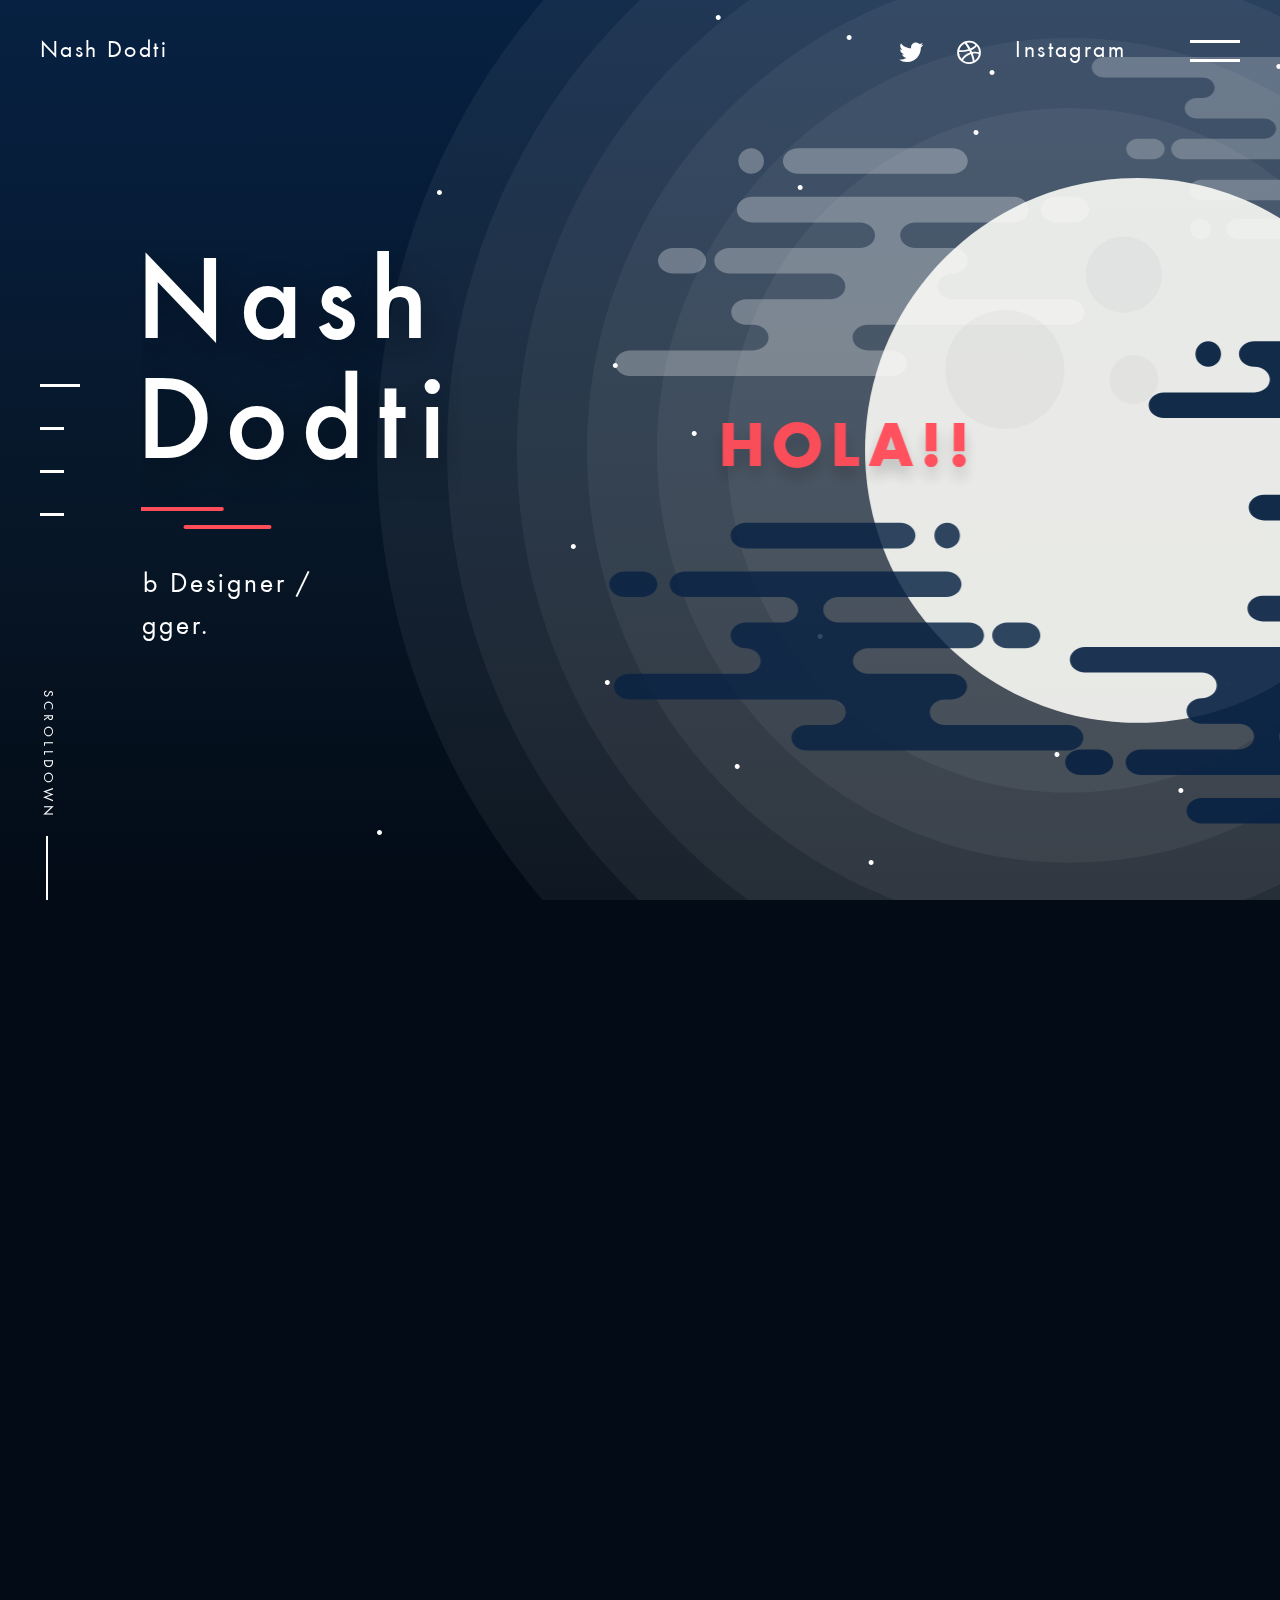
==== commit 98877d21: "c" ====
--- a/kuon.space/index.html
+++ b/kuon.space/index.html
@@ -1,8 +1,7 @@
 <!DOCTYPE html>
 <html lang="ja">
   
-<!-- Mirrored from kuon.space/ by HTTrack Website Copier/3.x [XR&CO'2014], Thu, 17 Sep 2020 17:42:33 GMT -->
-<!-- Added by HTTrack --><meta http-equiv="content-type" content="text/html;charset=UTF-8" /><!-- /Added by HTTrack -->
+
 <head>
     <meta charset="UTF-8">
     <meta name="viewport" content="width=device-width, initial-scale=1.0">
@@ -20,26 +19,26 @@
     <link rel="stylesheet" href="https://fonts.googleapis.com/css?family=Abril+Fatface">
     <link rel="shortcut icon" href="favicon.ico">
     <link rel="apple-touch-icon" href="apple-touch-icon.png">
-    <link rel="stylesheet" href="awwwards.css">
+   
     <meta property="og:url" content="kuon.space">
     <meta property="og:title" content="KUON YAGI PORTFOLIO">
-    <title>KUON YAGI PORTFOLIO</title><!-- Global site tag (gtag.js) - Google Analytics -->
+    <title>Nash Dodti</title>
     <script async src="https://www.googletagmanager.com/gtag/js?id=UA-115155070-1"></script>
     <script>window.dataLayer = window.dataLayer || [];function gtag(){dataLayer.push(arguments);}gtag('js', new Date());gtag('config', 'UA-115155070-1');</script>
   </head>
   <body>
-    <header><a class="name" href="index.html">Kuon Yagi</a>
+    <header><a class="name" href="index.html">Nash Dodti</a>
       <div class="wrap">
-        <div class="icons"><a href="https://twitter.com/Goldi69s" target="_blank"><i class="fab fa-twitter"></i></a><a href="https://dribbble.com/kuon_yagi" target="_blank"><i class="fab fa-dribbble"></i></a><a href="https://www.wantedly.com/users/48483598" target="_blank">Wantedly</a></div>
+        <div class="icons"><a href="https://twitter.com/nashdodti" target="_blank"><i class="fab fa-twitter"></i></a><a href="https://dribbble.com/nashdodti" target="_blank"><i class="fab fa-dribbble"></i></a><a href="https://www.instagram.com/nashdodti" target="_blank">Instagram</a></div>
         <div class="menuIcon js-menuBtn"></div>
       </div>
       <nav class="global-nav">
         <ul class="global-nav__list">
           <li><a href="index.html">HOME</a></li>
-          <li><a href="reile.html">WORKS</a></li>
-          <li><a href="about.html">ABOUT ME</a></li>
+          <li><a href="https://nashdods.github.io/">BLOG</a></li>
+          <li><a href="https://dodti.github.io/">ABOUT ME</a></li>
           <li><a class="js-contact" href="index.html#contact">CONTACT</a></li>
-          <li class="global-nav__sns"><a href="https://twitter.com/Goldi69s" target="_blank"><i class="fab fa-twitter"></i></a><a href="https://dribbble.com/kuon_yagi" target="_blank"><i class="fab fa-dribbble"></i></a></li>
+          <li class="global-nav__sns"><a href="https://twitter.com/nashdodti" target="_blank"><i class="fab fa-twitter"></i></a><a href="https://dribbble.com/kuon_yagi" target="_blank"><i class="fab fa-dribbble"></i></a></li>
         </ul>
       </nav>
       <div class="curtain"></div>
@@ -49,18 +48,18 @@
       <div class="barba-container" data-namespace="top">
         <div class="fullpage" id="js-fullpage">
           <div class="section">
-            <div class="honorable white right" id="awwwards"><a href="http://www.awwwards.com/" target="_blank">Awwwards</a></div>
+            
             <div class="fullpage__slide">
               <div class="title title--top">
-                <h1 class="title__text js-letter">KUON<br>YAGI</h1>
+                <h1 class="title__text js-letter">Nash<br>Dodti</h1>
                 <div class="border js-letter"><span></span><span class="js-letter"></span></div>
-                <p class="title__lead js-letter">web designer /<br>markup engineer.</p>
+                <p class="title__lead js-letter">Web Designer /<br>Blogger.</p>
               </div>
               <div class="moon">
                 <div class="moon__img js-parallax-moon">
                   <div class="moon__front layer" data-depth="0.2">
                     <div class="moon__text-wrap">
-                      <p class="moon__text js-moon" data-depth="0.5">PORTFOLIO</p>
+                      <p class="moon__text js-moon" data-depth="0.5">HOLA!!</p>
                     </div>
                   </div>
                   <div class="moon__front layer" data-depth="0.8">
@@ -86,11 +85,11 @@
           <div class="section">
             <div class="fullpage__slide">
               <div class="title">
-                <h2 class="title__text js-letter">Hair Space<br>REILE</h2>
+                <h2 class="title__text js-letter">Blog<br> T L D </h2>
                 <div class="border js-letter"><span></span><span class="js-letter"></span></div>
-                <p class="title__lead js-letter">website</p>
-                <div class="btn-wrap js-letter"><a class="btn" href="reile.html">Show me more</a></div>
-              </div><a class="image image--works" href="reile.html">
+                <p class="title__lead js-letter">The Dapper Label</p>
+                <div class="btn-wrap js-letter"><a class="btn" href="https://nashdods.github.io/">Show me more</a></div>
+              </div><a class="image image--works" href="https://nashdods.github.io/">
                 <div class="image__over">
                   <div class="image__cover"></div>
                   <div class="image__cover"></div>
@@ -105,9 +104,9 @@
               <div class="title">
                 <h2 class="title__text js-letter">About Me</h2>
                 <div class="border js-letter"><span></span><span class="js-letter"></span></div>
-                <p class="title__lead js-letter">I love Design, Technology,<br>and Story.</p>
-                <div class="btn-wrap js-letter"><a class="btn" href="about.html">Show me more</a></div>
-              </div><a class="image image--about" href="about.html">
+                <p class="title__lead js-letter">I love Design, Technology,<br>and Fashion.</p>
+                <div class="btn-wrap js-letter"><a class="btn" href="https://dodti.github.io/">Show me more</a></div>
+              </div><a class="image image--about" href="https://dodti.github.io/">
                 <div class="image__over">
                   <div class="image__cover"></div>
                   <div class="image__cover"></div>
@@ -123,9 +122,9 @@
                 <h2 class="title__text js-letter">Get In Touch</h2>
                 <div class="border js-letter"><span></span><span class="js-letter"></span></div>
                 <ul>
-                  <li class="js-letter"><a href="mailto:kuon609@gmail.com">kuon609@gmail.com</a></li>
-                  <li class="js-letter"><a href="https://www.wantedly.com/users/48483598" target="_blank">Wantedly</a></li>
-                  <li class="js-letter"><a href="https://twitter.com/Goldi69s" target="_blank"><i class="fab fa-twitter"></i></a><a href="https://dribbble.com/kuon_yagi" target="_blank"><i class="fab fa-dribbble"></i></a></li>
+                  <li class="js-letter"><a href="mailto:kuon609@gmail.com">tlddodti@gmail.com</a></li>
+                  <li class="js-letter"><a href="https://www.Instagram.com/nashdodti" target="_blank">Instagram</a></li>
+                  <li class="js-letter"><a href="https://twitter.com/nashdodti" target="_blank"><i class="fab fa-twitter"></i></a><a href="https://dribbble.com/kuon_yagi" target="_blank"><i class="fab fa-dribbble"></i></a></li>
                 </ul>
               </div>
               <div class="image image--contact">
@@ -164,5 +163,5 @@
     <script src="assets/js/common.min.js"></script>
   </body>
 
-<!-- Mirrored from kuon.space/ by HTTrack Website Copier/3.x [XR&CO'2014], Thu, 17 Sep 2020 17:42:41 GMT -->
+
 </html>